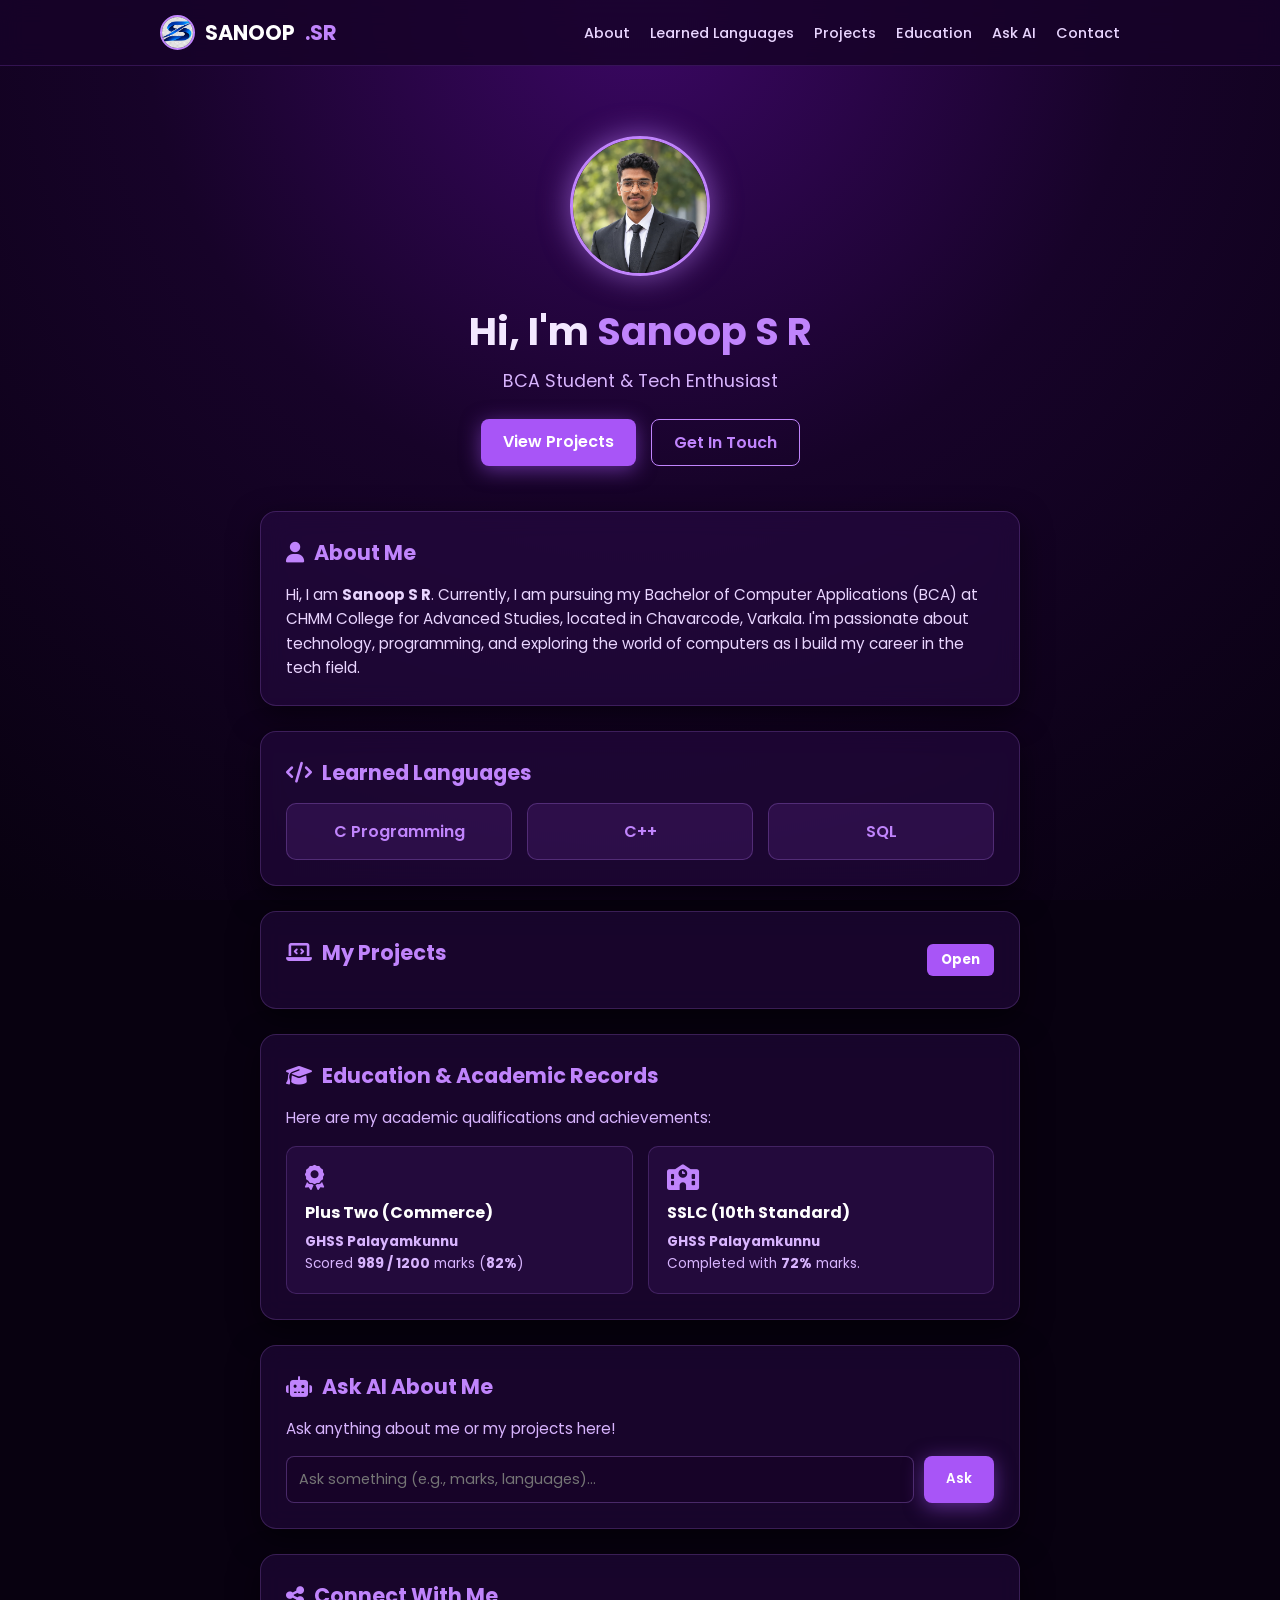
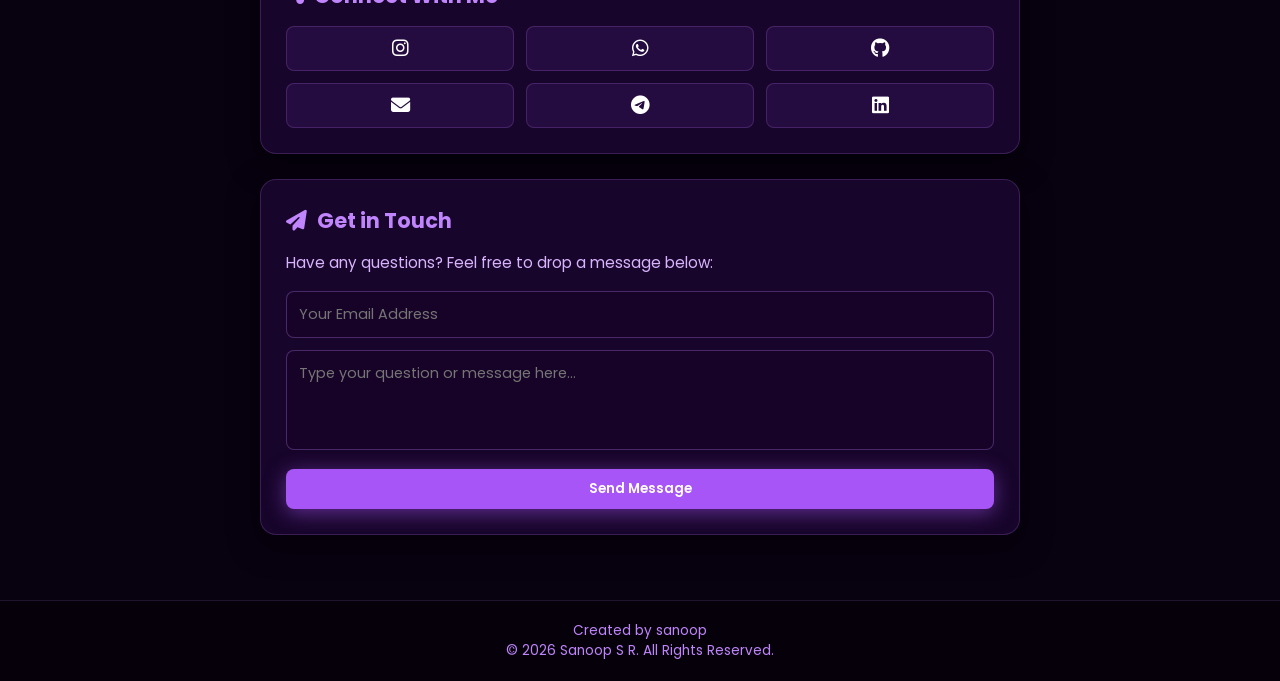
==== index.html @ 68410495 "Update index.html" ====
<!DOCTYPE html>
<html lang="en">
<head>
    <meta charset="UTF-8">
    <meta name="viewport" content="width=device-width, initial-scale=1.0">
    <title>Sanoop S R | Portfolio</title>
    <!-- Google Fonts -->
    <link href="https://fonts.googleapis.com/css2?family=Poppins:wght@300;400;600;700&display=swap" rel="stylesheet">
    <!-- FontAwesome Icons CDN -->
    <link rel="stylesheet" href="https://cdnjs.cloudflare.com/ajax/libs/font-awesome/6.4.0/css/all.min.css">
    <!-- CSS File Link -->
    <link rel="stylesheet" href="sanop.css">
</head>
<body>

    <!-- Sticky Navigation Menu -->
    <nav class="navbar">
        <div class="nav-container">
            <!-- Logo Image Added -->
            <a href="#home" class="logo">
                <img src="logo.png" alt="Logo" class="nav-logo-img">
                SANOOP<span>.SR</span>
            </a>
            
            <!-- Desktop & Mobile Navigation Links -->
            <ul class="nav-links" id="nav-links">
                <li><a href="#about" onclick="closeMenu()">About</a></li>
                <li><a href="#languages" onclick="closeMenu()">Learned Languages</a></li>
                <li><a href="#projects" onclick="closeMenu()">Projects</a></li>
                <li><a href="#education" onclick="closeMenu()">Education</a></li>
                <li><a href="#ai" onclick="closeMenu()">Ask AI</a></li>
                <li><a href="#contact" onclick="closeMenu()">Contact</a></li>
            </ul>

            <!-- Hamburger Menu Icon for Mobile -->
            <div class="menu-toggle" id="mobile-menu" onclick="toggleMenu()">
                <i class="fa-solid fa-bars"></i>
            </div>
        </div>
    </nav>

    <!-- Hero / Header Section -->
    <header id="home" class="hero">
        <div class="hero-content">
            <!-- Profile Picture -->
            <div class="profile-img-container">
                <img src="profile.jpg" alt="Sanoop S R" class="profile-img" onerror="this.src='https://via.placeholder.com/150/8b5cf6/ffffff?text=SANOOP'">
            </div>
            <h1>Hi, I'm <span class="highlight">Sanoop S R</span></h1>
            <p>BCA Student & Tech Enthusiast</p>
            <div class="hero-btns">
                <a href="#projects" class="btn primary-btn">View Projects</a>
                <a href="#contact" class="btn secondary-btn">Get In Touch</a>
            </div>
        </div>
    </header>

    <!-- Main Content Container -->
    <main class="container">

        <!-- About Me Section -->
        <section id="about" class="card scroll-fade">
            <h2><i class="fa-solid fa-user"></i> About Me</h2>
            <p>Hi, I am <b>Sanoop S R</b>. Currently, I am pursuing my Bachelor of Computer Applications (BCA) at CHMM College for Advanced Studies, located in Chavarcode, Varkala. I'm passionate about technology, programming, and exploring the world of computers as I build my career in the tech field.</p>
        </section>

        <!-- Learned Languages Section -->
        <section id="languages" class="card scroll-fade">
            <h2><i class="fa-solid fa-code"></i> Learned Languages</h2>
            <div class="skills-grid">
                <div class="skill-card">C Programming</div>
                <div class="skill-card">C++</div>
                <div class="skill-card">SQL</div>
            </div>
        </section>

        <!-- Project Section -->
        <section id="projects" class="card scroll-fade">
            <div class="card-header">
                <h2><i class="fa-solid fa-laptop-code"></i> My Projects</h2>
                <button id="project-btn" onclick="toggleProject()" class="btn-sm">Open</button>
            </div>

            <div id="project-details" class="toggle-content">
                <p><b>My Portfolio Website:</b> This is the personal portfolio website you are currently viewing, built using HTML, CSS, and JavaScript.</p>
                <a href="https://github.com/sanoopsr/portfolio" target="_blank" class="project-link">
                    <i class="fa-brands fa-github"></i> View Source Code on GitHub
                </a>
            </div>
        </section>

        <!-- Education & Academic Records Section -->
        <section id="education" class="card scroll-fade">
            <h2><i class="fa-solid fa-graduation-cap"></i> Education & Academic Records</h2>
            <p class="subtitle">Here are my academic qualifications and achievements:</p>

            <div class="achievements-grid">
                <!-- Plus Two Card -->
                <div class="cert-card">
                    <i class="fa-solid fa-award cert-icon"></i>
                    <h3>Plus Two (Commerce)</h3>
                    <p><b>GHSS Palayamkunnu</b><br>Scored <b>989 / 1200</b> marks (<b>82%</b>)</p>
                </div>

                <!-- 10th Card -->
                <div class="cert-card">
                    <i class="fa-solid fa-school cert-icon"></i>
                    <h3>SSLC (10th Standard)</h3>
                    <p><b>GHSS Palayamkunnu</b><br>Completed with <b>72%</b> marks.</p>
                </div>
            </div>
        </section>

        <!-- Ask AI / Assistant Section -->
        <section id="ai" class="card scroll-fade">
            <h2><i class="fa-solid fa-robot"></i> Ask AI About Me</h2>
            <p class="subtitle">Ask anything about me or my projects here!</p>

            <div class="input-group">
                <input type="text" id="ai-input" placeholder="Ask something (e.g., marks, languages)...">
                <button onclick="askSmartAI()" class="btn primary-btn">Ask</button>
            </div>

            <div id="ai-response" class="response-box"></div>
        </section>

        <!-- Follow Us / Contact Links Section -->
        <section class="card scroll-fade">
            <h2><i class="fa-solid fa-share-nodes"></i> Connect With Me</h2>
            <div class="social-grid">
                <a href="https://instagram.com/sanoopeeee" target="_blank" class="social-btn instagram"><i class="fa-brands fa-instagram"></i></a>
                <a href="https://wa.me/9744531539" target="_blank" class="social-btn whatsapp"><i class="fa-brands fa-whatsapp"></i></a>
                <a href="https://github.com/sanoopsr" target="_blank" class="social-btn github"><i class="fa-brands fa-github"></i></a>
                <a href="mailto:sanoopsr009@gmail.com" class="social-btn email"><i class="fa-solid fa-envelope"></i></a>
                <a href="https://t.me/+919744531539" target="_blank" class="social-btn telegram"><i class="fa-brands fa-telegram"></i></a>
                <a href="https://linkedin.com" target="_blank" class="social-btn linkedin"><i class="fa-brands fa-linkedin"></i></a>
            </div>
        </section>

        <!-- Get in Touch / Form Section -->
        <section id="contact" class="card scroll-fade">
            <h2><i class="fa-solid fa-paper-plane"></i> Get in Touch</h2>
            <p class="subtitle">Have any questions? Feel free to drop a message below:</p>

            <form id="contact-form" action="https://formspree.io/f/myeebrnd" method="POST">
                <div class="form-group">
                    <input type="email" name="email" placeholder="Your Email Address" autocomplete="email" required>
                </div>
                <div class="form-group">
                    <textarea name="message" id="msg-input" placeholder="Type your question or message here..." required></textarea>
                </div>
                <button type="submit" class="btn primary-btn full-width">Send Message</button>
            </form>

            <div id="form-status" class="status-msg"></div>
        </section>

    </main>

    <!-- Footer Section -->
    <footer> <p> <center>Created by sanoop</center> </p>
        <p>&copy; 2026 Sanoop S R. All Rights Reserved.</p>
    </footer>

    <!-- JavaScript Code -->
    <script>
        // Scroll Fade-in Animation Observer
        document.addEventListener("DOMContentLoaded", function() {
            const observerOptions = {
                root: null,
                rootMargin: '0px',
                threshold: 0.15
            };

            const observer = new IntersectionObserver((entries, observer) => {
                entries.forEach(entry => {
                    if (entry.isIntersecting) {
                        entry.target.classList.add('appear');
                    }
                });
            }, observerOptions);

            document.querySelectorAll('.scroll-fade').forEach(card => {
                observer.observe(card);
            });
        });

        // Mobile Menu Toggle Functions
        function toggleMenu() {
            var navLinks = document.getElementById("nav-links");
            navLinks.classList.toggle("active");
        }

        function closeMenu() {
            var navLinks = document.getElementById("nav-links");
            navLinks.classList.remove("active");
        }

        function toggleProject() {
            var details = document.getElementById("project-details");
            var btn = document.getElementById("project-btn");

            if (details.style.display === "none" || details.style.display === "") {
                details.style.display = "block";
                btn.innerText = "Close";
                btn.style.backgroundColor = "#ef4444"; 
            } else {
                details.style.display = "none";
                btn.innerText = "Open";
                btn.style.backgroundColor = "#a855f7"; 
            }
        }

        function askSmartAI() {
            const input = document.getElementById("ai-input").value.toLowerCase().trim();
            const responseDiv = document.getElementById("ai-response");

            if (!input) {
                alert("Please type something to ask!");
                return;
            }

            responseDiv.style.display = "block";
            responseDiv.innerText = "Thinking...";

            setTimeout(() => {
                let reply = "I am Sanoop S R's portfolio assistant. You can ask me about his education, marks, learned languages, or projects!";

                if (input.includes("about") || input.includes("who") || input.includes("sanoop")) {
                    reply = "Hi! Sanoop S R is pursuing BCA at CHMM College, Varkala. He completed his Plus Two in Commerce from GHSS Palayamkunnu with 82% (989/1200) and 10th with 72%.";
                } else if (input.includes("mark") || input.includes("plus two") || input.includes("commerce") || input.includes("12th")) {
                    reply = "Sanoop studied Commerce in Plus Two at GHSS Palayamkunnu and scored 989 marks out of 1200, which is 82%.";
                } else if (input.includes("10th") || input.includes("sslc") || input.includes("school")) {
                    reply = "Sanoop completed his 10th standard at GHSS Palayamkunnu with 72% marks.";
                } else if (input.includes("language") || input.includes("c programming") || input.includes("c++") || input.includes("sql")) {
                    reply = "Sanoop has learned C Programming, C++, and SQL.";
                } else if (input.includes("project") || input.includes("work")) {
                    reply = "Sanoop's portfolio project is now live! You can check it out under the 'My Projects' section.";
                } else if (input.includes("contact") || input.includes("email") || input.includes("reach")) {
                    reply = "You can reach Sanoop via email at sanoopsr009@gmail.com or use the contact form and social links below!";
                }

                responseDiv.innerText = reply;
            }, 600);
        }

        var form = document.getElementById("contact-form");
        async function handleSubmit(event) {
            event.preventDefault();
            var status = document.getElementById("form-status");
            var data = new FormData(event.target);

            fetch(event.target.action, {
                method: form.method,
                body: data,
                headers: { 'Accept': 'application/json' }
            }).then(response => {
                if (response.ok) {
                    status.style.display = "block";
                    status.style.color = "#4ade80";
                    status.innerText = "Message sent successfully!";
                    form.reset();
                    setTimeout(() => { status.style.display = "none"; }, 4000);
                } else {
                    status.style.display = "block";
                    status.style.color = "#f87171";
                    status.innerText = "Oops! There was a problem submitting your form";
                }
            }).catch(error => {
                status.style.display = "block";
                status.style.color = "#f87171";
                status.innerText = "Oops! There was a problem submitting your form";
            });
        }
        form.addEventListener("submit", handleSubmit);
    </script>
</body>
</html>
---- sanop.css ----
/* Core Styling & Rich Deep Violet Glowing Background */
* {
    margin: 0;
    padding: 0;
    box-sizing: border-box;
    font-family: 'Poppins', sans-serif;
    scroll-behavior: smooth;
}

html, body {
    background-color: #080110;
    background-image: radial-gradient(circle at 50% 0%, #3b0764 0%, #170329 45%, #080110 100%);
    color: #f3e8ff;
    min-height: 100vh;
    overflow-x: hidden;
    background-attachment: fixed;
}

/* Sticky Navbar with Glassmorphism */
.navbar {
    position: sticky;
    top: 0;
    background: rgba(23, 3, 41, 0.85);
    backdrop-filter: blur(12px);
    border-bottom: 1px solid rgba(168, 85, 247, 0.2);
    z-index: 1000;
}

.nav-container {
    max-width: 1000px;
    margin: 0 auto;
    padding: 15px 20px;
    display: flex;
    justify-content: space-between;
    align-items: center;
}

.logo {
    font-size: 1.3rem;
    font-weight: 700;
    color: #ffffff;
    text-decoration: none;
    display: flex;
    align-items: center;
    gap: 10px;
}

.nav-logo-img {
    width: 35px;
    height: 35px;
    border-radius: 50%;
    object-fit: cover;
    border: 2px solid #c084fc;
}

.logo span {
    color: #c084fc;
}

.nav-links {
    display: flex;
    list-style: none;
    gap: 20px;
}

.nav-links a {
    color: #e9d5ff;
    text-decoration: none;
    font-size: 0.9rem;
    font-weight: 500;
    transition: color 0.3s ease;
}

.nav-links a:hover {
    color: #c084fc;
}

/* Hamburger Menu Toggle Icon (Hidden on Desktop) */
.menu-toggle {
    display: none;
    font-size: 1.5rem;
    color: #c084fc;
    cursor: pointer;
}

/* Hero Section & Profile Image with Glow Animation */
.hero {
    padding: 70px 20px 45px;
    text-align: center;
    animation: fadeInDown 1s ease-in-out;
}

.profile-img-container {
    margin-bottom: 20px;
}

.profile-img {
    width: 140px;
    height: 140px;
    border-radius: 50%;
    object-fit: cover;
    border: 3px solid #c084fc;
    box-shadow: 0 0 30px rgba(192, 132, 252, 0.6);
    transition: transform 0.4s ease, box-shadow 0.4s ease;
}

.profile-img:hover {
    transform: scale(1.05);
    box-shadow: 0 0 45px rgba(192, 132, 252, 0.9);
}

.hero h1 {
    font-size: 2.4rem;
    margin-bottom: 8px;
}

.highlight {
    color: #c084fc;
}

.hero p {
    font-size: 1.1rem;
    color: #d8b4fe;
    margin-bottom: 25px;
}

.hero-btns {
    display: flex;
    justify-content: center;
    gap: 15px;
}

/* Main Container & Glassmorphic Cards */
.container {
    max-width: 800px;
    margin: 0 auto;
    padding: 0 20px 40px;
}

.card {
    background: rgba(45, 12, 79, 0.45);
    border: 1px solid rgba(192, 132, 252, 0.2);
    backdrop-filter: blur(12px);
    border-radius: 16px;
    padding: 25px;
    margin-bottom: 25px;
    box-shadow: 0 10px 30px rgba(0, 0, 0, 0.5);
    transition: transform 0.3s ease, box-shadow 0.3s ease, border-color 0.3s ease;
}

/* Scroll Fade-in Initial State */
.scroll-fade {
    opacity: 0;
    transform: translateY(30px);
    transition: opacity 0.8s ease-out, transform 0.8s ease-out;
}

/* Scroll Fade-in Active State when scrolled into view */
.scroll-fade.appear {
    opacity: 1;
    transform: translateY(0);
}

.card:hover {
    transform: translateY(-5px);
    border-color: rgba(192, 132, 252, 0.5);
    box-shadow: 0 15px 35px rgba(168, 85, 247, 0.25);
}

.card h2 {
    font-size: 1.3rem;
    color: #c084fc;
    margin-bottom: 15px;
    display: flex;
    align-items: center;
    gap: 10px;
}

.card p {
    color: #e9d5ff;
    line-height: 1.6;
    font-size: 0.95rem;
}

.subtitle {
    font-size: 0.85rem;
    color: #d8b4fe !important;
    margin-bottom: 15px;
}

/* Buttons with Smooth Hover Animation */
.btn {
    padding: 10px 22px;
    border-radius: 8px;
    font-weight: 600;
    text-decoration: none;
    cursor: pointer;
    border: none;
    transition: all 0.3s ease;
}

.primary-btn {
    background-color: #a855f7;
    color: #ffffff;
    box-shadow: 0 4px 20px rgba(168, 85, 247, 0.5);
}

.primary-btn:hover {
    background-color: #9333ea;
    transform: translateY(-3px);
    box-shadow: 0 6px 25px rgba(168, 85, 247, 0.8);
}

.secondary-btn {
    background: transparent;
    color: #c084fc;
    border: 1px solid #c084fc;
}

.secondary-btn:hover {
    background: rgba(168, 85, 247, 0.15);
    transform: translateY(-3px);
}

.btn-sm {
    background-color: #a855f7;
    color: #ffffff;
    border: none;
    padding: 6px 14px;
    border-radius: 6px;
    font-weight: bold;
    cursor: pointer;
    transition: background-color 0.3s ease;
}

.btn-sm:hover {
    background-color: #9333ea;
}

.full-width {
    width: 100%;
}

/* Learned Languages Grid Animation */
.skills-grid {
    display: grid;
    grid-template-columns: repeat(auto-fit, minmax(120px, 1fr));
    gap: 15px;
}

.skill-card {
    background: rgba(168, 85, 247, 0.12);
    border: 1px solid rgba(192, 132, 252, 0.25);
    padding: 15px;
    border-radius: 10px;
    text-align: center;
    font-weight: 600;
    color: #c084fc;
    transition: all 0.3s ease;
}

.skill-card:hover {
    background: rgba(168, 85, 247, 0.25);
    transform: translateY(-4px) scale(1.03);
    border-color: #c084fc;
    box-shadow: 0 5px 15px rgba(192, 132, 252, 0.3);
}

/* Toggle Project */
.card-header {
    display: flex;
    justify-content: space-between;
    align-items: center;
}

.toggle-content {
    display: none;
    margin-top: 15px;
    padding-top: 15px;
    border-top: 1px solid rgba(192, 132, 252, 0.2);
}

.project-link {
    display: inline-block;
    margin-top: 10px;
    color: #c084fc;
    text-decoration: none;
    font-weight: bold;
    transition: color 0.3s ease;
}

.project-link:hover {
    color: #e9d5ff;
    text-decoration: underline;
}

/* Education Cards Animation */
.achievements-grid {
    display: grid;
    grid-template-columns: repeat(auto-fit, minmax(220px, 1fr));
    gap: 15px;
    margin-top: 15px;
}

.cert-card {
    background: rgba(168, 85, 247, 0.08);
    border: 1px solid rgba(192, 132, 252, 0.2);
    padding: 18px;
    border-radius: 10px;
    transition: all 0.3s ease;
}

.cert-card:hover {
    transform: translateY(-4px);
    background: rgba(168, 85, 247, 0.15);
    border-color: rgba(192, 132, 252, 0.4);
    box-shadow: 0 8px 20px rgba(168, 85, 247, 0.2);
}

.cert-icon {
    color: #c084fc;
    font-size: 1.6rem;
    margin-bottom: 10px;
}

.cert-card h3 {
    font-size: 1rem;
    color: #ffffff;
    margin-bottom: 6px;
}

.cert-card p {
    font-size: 0.85rem;
    color: #d8b4fe;
}

/* Inputs & Form */
.input-group {
    display: flex;
    gap: 10px;
}

.input-group input, .form-group input, .form-group textarea {
    width: 100%;
    padding: 12px;
    background: rgba(23, 3, 41, 0.75);
    border: 1px solid rgba(192, 132, 252, 0.3);
    border-radius: 8px;
    color: #ffffff;
    font-size: 0.9rem;
    transition: all 0.3s ease;
}

.form-group {
    margin-bottom: 12px;
}

.form-group textarea {
    height: 100px;
    resize: none;
}

.input-group input:focus, .form-group input:focus, .form-group textarea:focus {
    outline: none;
    border-color: #c084fc;
    box-shadow: 0 0 15px rgba(192, 132, 252, 0.5);
}

.response-box {
    margin-top: 15px;
    padding: 12px;
    background: rgba(23, 3, 41, 0.9);
    border-radius: 8px;
    font-size: 0.9rem;
    color: #e9d5ff;
    display: none;
}

.status-msg {
    margin-top: 10px;
    font-weight: bold;
    text-align: center;
    display: none;
}

/* Social Icons Grid Animation */
.social-grid {
    display: grid;
    grid-template-columns: repeat(3, 1fr);
    gap: 12px;
}

.social-btn {
    display: flex;
    justify-content: center;
    align-items: center;
    padding: 12px;
    background: rgba(168, 85, 247, 0.1);
    border: 1px solid rgba(192, 132, 252, 0.2);
    border-radius: 8px;
    color: #ffffff;
    font-size: 1.2rem;
    text-decoration: none;
    transition: all 0.3s ease;
}

.social-btn:hover {
    background: #c084fc;
    color: #170329;
    transform: translateY(-4px) scale(1.05);
    box-shadow: 0 5px 15px rgba(192, 132, 252, 0.4);
}

/* Footer */
footer {
    text-align: center;
    padding: 20px;
    background: #05000a;
    border-top: 1px solid rgba(192, 132, 252, 0.15);
    color: #c084fc;
    font-size: 0.85rem;
}

/* Keyframe Animations */
@keyframes fadeInDown {
    from {
        opacity: 0;
        transform: translateY(-20px);
    }
    to {
        opacity: 1;
        transform: translateY(0);
    }
}

/* Responsive UI & Mobile Hamburger Drawer */
@media (max-width: 768px) {
    .menu-toggle {
        display: block;
    }
    
    .nav-links {
        position: absolute;
        top: 100%;
        left: 0;
        width: 100%;
        background: rgba(15, 3, 28, 0.95);
        backdrop-filter: blur(15px);
        flex-direction: column;
        align-items: center;
        gap: 20px;
        padding: 25px 0;
        border-bottom: 1px solid rgba(168, 85, 247, 0.3);
        transform: translateY(-150%);
        opacity: 0;
        transition: transform 0.4s ease, opacity 0.4s ease;
        pointer-events: none;
    }

    .nav-links.active {
        transform: translateY(0);
        opacity: 1;
        pointer-events: auto;
    }

    .hero h1 { font-size: 1.8rem; }
}
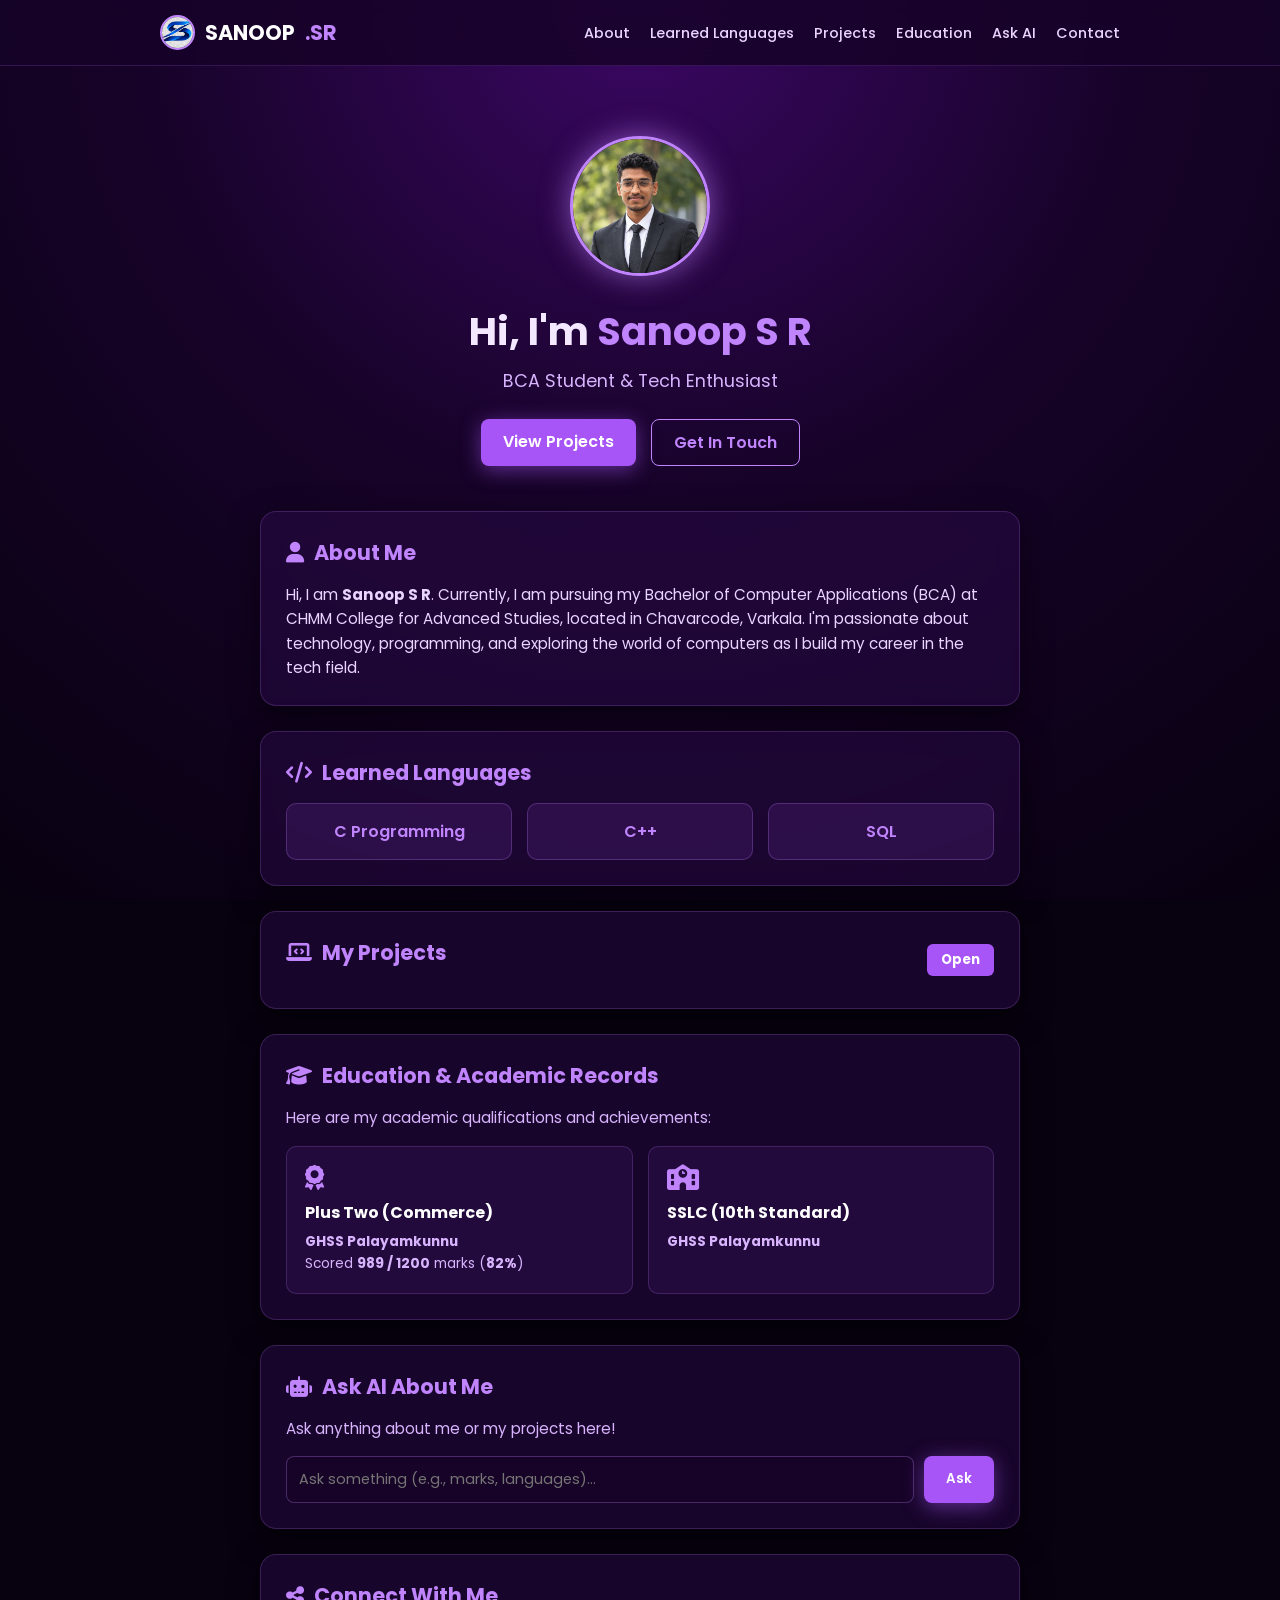
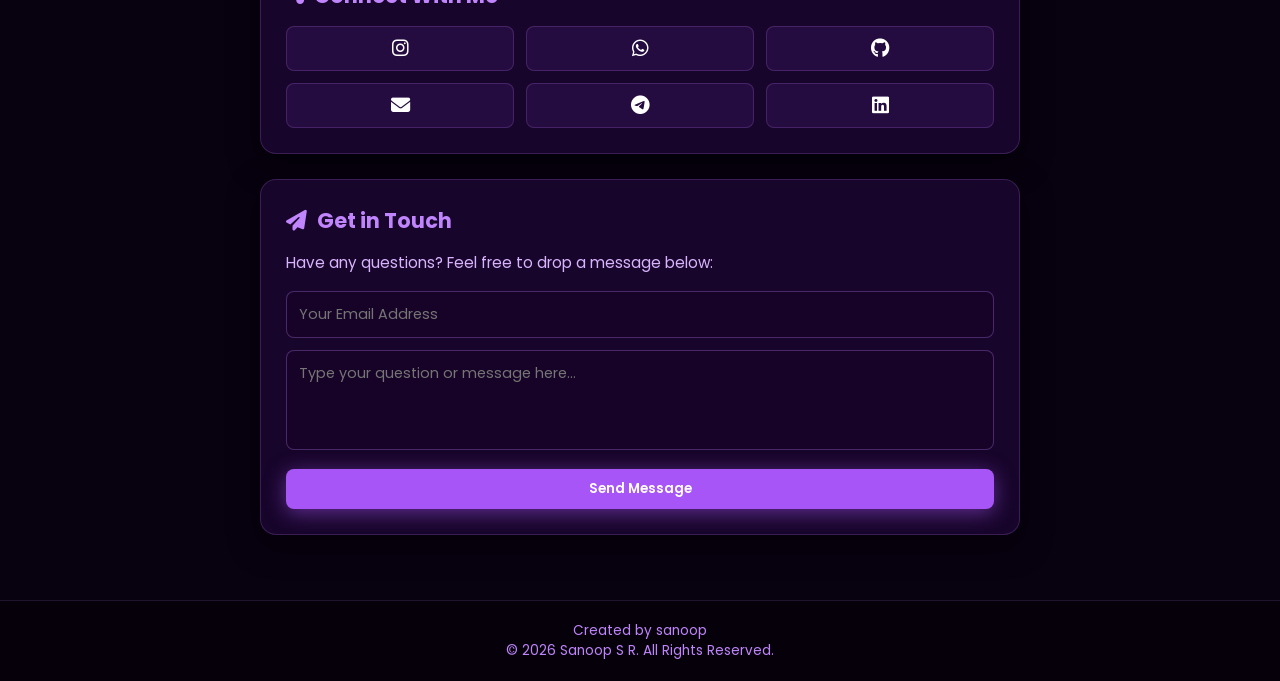
==== commit faded84a: "Update index.html" ====
--- a/index.html
+++ b/index.html
@@ -106,7 +106,7 @@
                 <div class="cert-card">
                     <i class="fa-solid fa-school cert-icon"></i>
                     <h3>SSLC (10th Standard)</h3>
-                    <p><b>GHSS Palayamkunnu</b><br>Completed with <b>72%</b> marks.</p>
+                    <p><b>GHSS Palayamkunnu</b></p>
                 </div>
             </div>
         </section>
@@ -227,11 +227,11 @@
                 let reply = "I am Sanoop S R's portfolio assistant. You can ask me about his education, marks, learned languages, or projects!";
 
                 if (input.includes("about") || input.includes("who") || input.includes("sanoop")) {
-                    reply = "Hi! Sanoop S R is pursuing BCA at CHMM College, Varkala. He completed his Plus Two in Commerce from GHSS Palayamkunnu with 82% (989/1200) and 10th with 72%.";
+                    reply = "Hi! Sanoop S R is pursuing BCA at CHMM College, Varkala. He completed his Plus Two in Commerce from GHSS Palayamkunnu with 82% (989/1200) and 10th" ;
                 } else if (input.includes("mark") || input.includes("plus two") || input.includes("commerce") || input.includes("12th")) {
                     reply = "Sanoop studied Commerce in Plus Two at GHSS Palayamkunnu and scored 989 marks out of 1200, which is 82%.";
                 } else if (input.includes("10th") || input.includes("sslc") || input.includes("school")) {
-                    reply = "Sanoop completed his 10th standard at GHSS Palayamkunnu with 72% marks.";
+                    reply = "Sanoop completed his 10th standard at GHSS Palayamkunnu";
                 } else if (input.includes("language") || input.includes("c programming") || input.includes("c++") || input.includes("sql")) {
                     reply = "Sanoop has learned C Programming, C++, and SQL.";
                 } else if (input.includes("project") || input.includes("work")) {
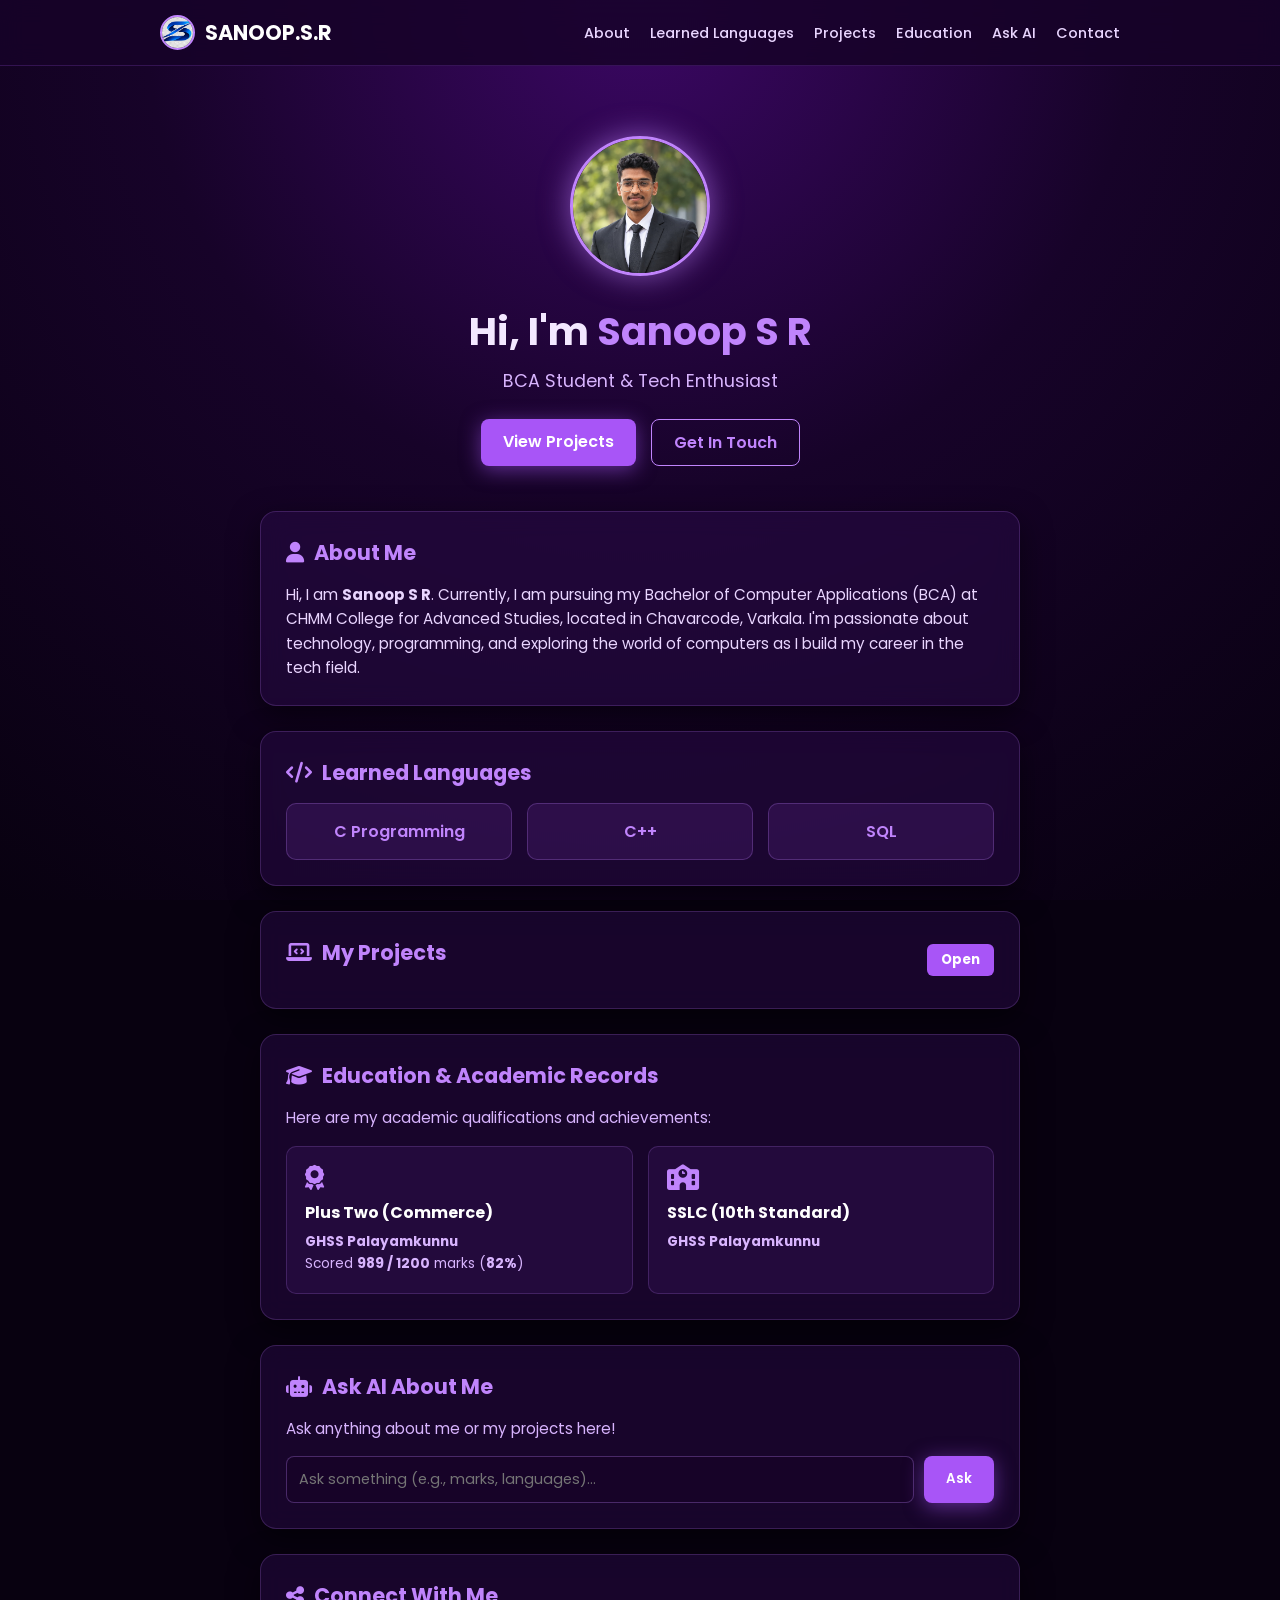
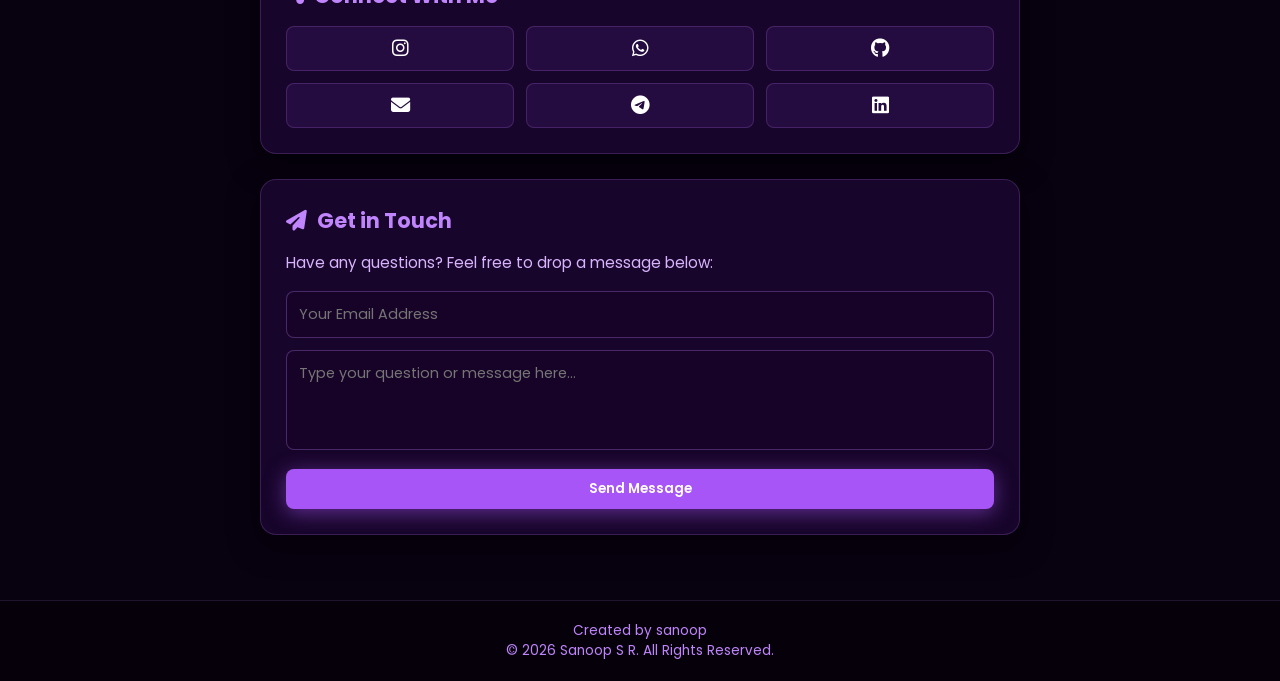
==== commit 59bb775c: "Update index.html" ====
--- a/index.html
+++ b/index.html
@@ -19,7 +19,7 @@
             <!-- Logo Image Added -->
             <a href="#home" class="logo">
                 <img src="logo.png" alt="Logo" class="nav-logo-img">
-                SANOOP<span>.SR</span>
+                SANOOP.S.R
             </a>
             
             <!-- Desktop & Mobile Navigation Links -->
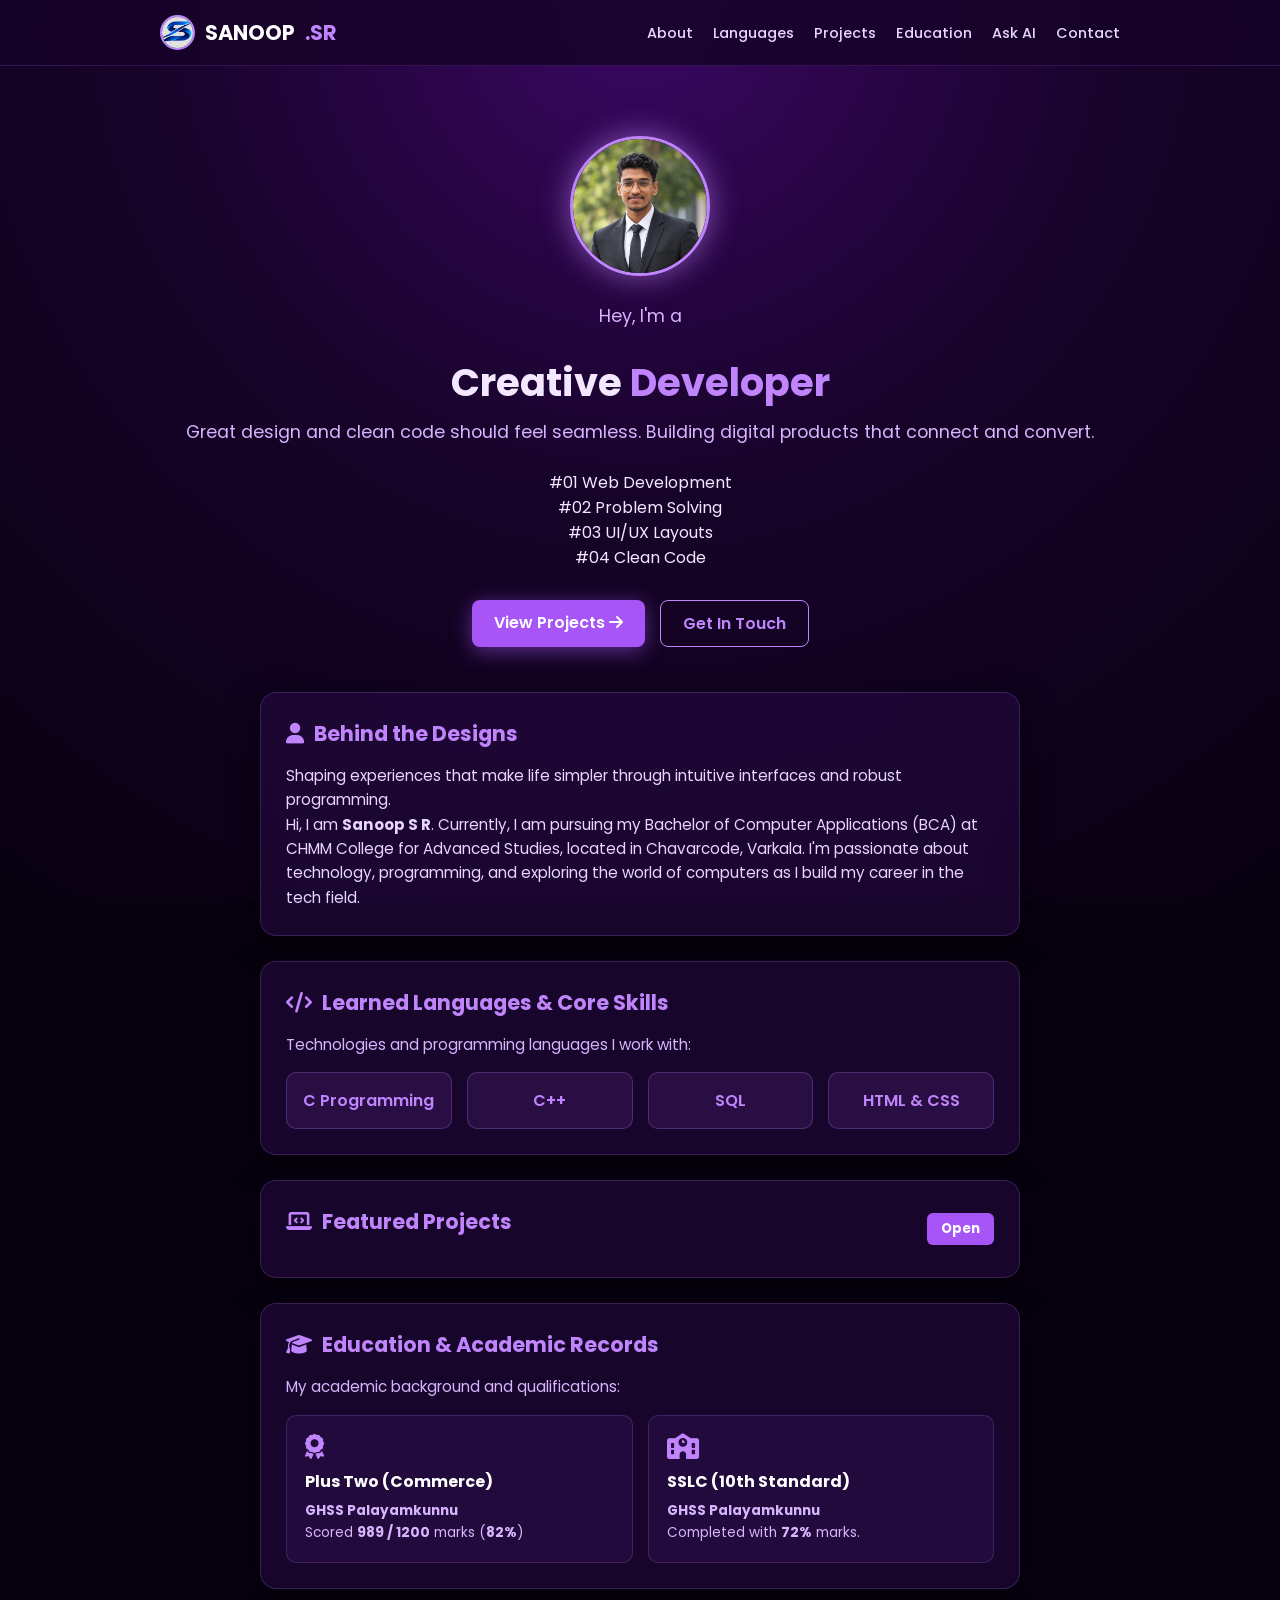
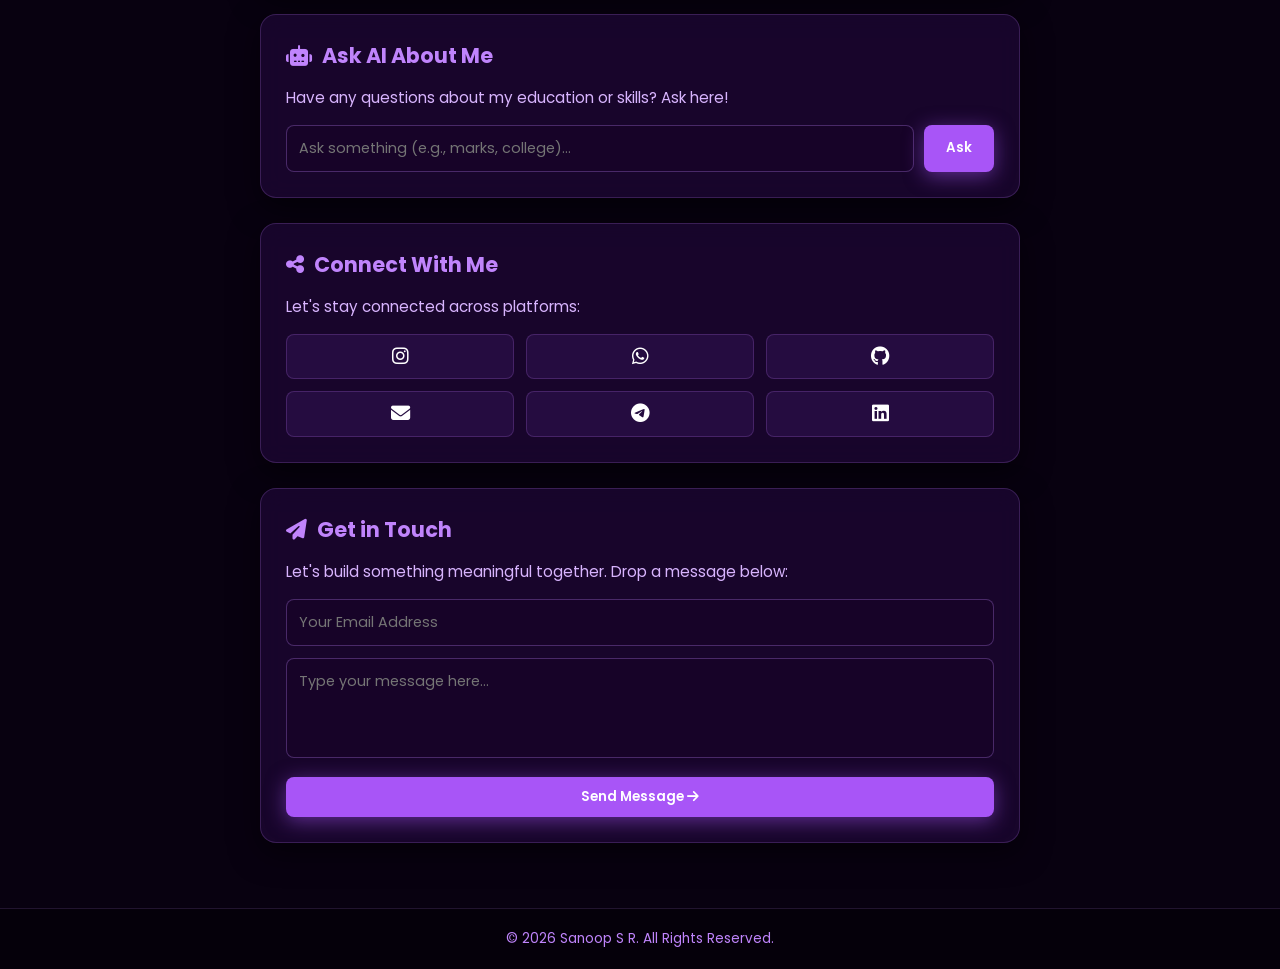
==== commit d357535a: "Update index.html" ====
--- a/index.html
+++ b/index.html
@@ -5,7 +5,7 @@
     <meta name="viewport" content="width=device-width, initial-scale=1.0">
     <title>Sanoop S R | Portfolio</title>
     <!-- Google Fonts -->
-    <link href="https://fonts.googleapis.com/css2?family=Poppins:wght@300;400;600;700&display=swap" rel="stylesheet">
+    <link href="https://fonts.googleapis.com/css2?family=Poppins:wght@300;400;600;700;800&display=swap" rel="stylesheet">
     <!-- FontAwesome Icons CDN -->
     <link rel="stylesheet" href="https://cdnjs.cloudflare.com/ajax/libs/font-awesome/6.4.0/css/all.min.css">
     <!-- CSS File Link -->
@@ -16,40 +16,57 @@
     <!-- Sticky Navigation Menu -->
     <nav class="navbar">
         <div class="nav-container">
-            <!-- Logo Image Added -->
             <a href="#home" class="logo">
                 <img src="logo.png" alt="Logo" class="nav-logo-img">
-                SANOOP.S.R
+                SANOOP<span>.SR</span>
             </a>
             
-            <!-- Desktop & Mobile Navigation Links -->
             <ul class="nav-links" id="nav-links">
                 <li><a href="#about" onclick="closeMenu()">About</a></li>
-                <li><a href="#languages" onclick="closeMenu()">Learned Languages</a></li>
+                <li><a href="#languages" onclick="closeMenu()">Languages</a></li>
                 <li><a href="#projects" onclick="closeMenu()">Projects</a></li>
                 <li><a href="#education" onclick="closeMenu()">Education</a></li>
                 <li><a href="#ai" onclick="closeMenu()">Ask AI</a></li>
                 <li><a href="#contact" onclick="closeMenu()">Contact</a></li>
             </ul>
 
-            <!-- Hamburger Menu Icon for Mobile -->
             <div class="menu-toggle" id="mobile-menu" onclick="toggleMenu()">
                 <i class="fa-solid fa-bars"></i>
             </div>
         </div>
     </nav>
 
-    <!-- Hero / Header Section -->
-    <header id="home" class="hero">
+    <!-- Hero / Header Section (Warm Orange Theme) -->
+    <header id="home" class="hero scroll-fade">
         <div class="hero-content">
-            <!-- Profile Picture -->
             <div class="profile-img-container">
-                <img src="profile.jpg" alt="Sanoop S R" class="profile-img" onerror="this.src='https://via.placeholder.com/150/8b5cf6/ffffff?text=SANOOP'">
-            </div>
-            <h1>Hi, I'm <span class="highlight">Sanoop S R</span></h1>
-            <p>BCA Student & Tech Enthusiast</p>
-            <div class="hero-btns">
-                <a href="#projects" class="btn primary-btn">View Projects</a>
+                <img src="profile.jpg" alt="Sanoop S R" class="profile-img" onerror="this.src='https://via.placeholder.com/150/ff5722/ffffff?text=SANOOP'">
+            </div>
+            <p class="hero-subtitle">Hey, I'm a</p>
+            <h1>Creative <span class="highlight">Developer</span></h1>
+            <p class="hero-desc">Great design and clean code should feel seamless. Building digital products that connect and convert.</p>
+            
+            <div class="hero-stats">
+                <div class="stat-item">
+                    <span class="stat-num">#01</span>
+                    <span class="stat-label">Web Development</span>
+                </div>
+                <div class="stat-item">
+                    <span class="stat-num">#02</span>
+                    <span class="stat-label">Problem Solving</span>
+                </div>
+                <div class="stat-item">
+                    <span class="stat-num">#03</span>
+                    <span class="stat-label">UI/UX Layouts</span>
+                </div>
+                <div class="stat-item">
+                    <span class="stat-num">#04</span>
+                    <span class="stat-label">Clean Code</span>
+                </div>
+            </div>
+
+            <div class="hero-btns" style="margin-top: 30px;">
+                <a href="#projects" class="btn primary-btn">View Projects <i class="fa-solid fa-arrow-right"></i></a>
                 <a href="#contact" class="btn secondary-btn">Get In Touch</a>
             </div>
         </div>
@@ -60,31 +77,34 @@
 
         <!-- About Me Section -->
         <section id="about" class="card scroll-fade">
-            <h2><i class="fa-solid fa-user"></i> About Me</h2>
+            <h2><i class="fa-solid fa-user"></i> Behind the Designs</h2>
+            <p class="section-lead">Shaping experiences that make life simpler through intuitive interfaces and robust programming.</p>
             <p>Hi, I am <b>Sanoop S R</b>. Currently, I am pursuing my Bachelor of Computer Applications (BCA) at CHMM College for Advanced Studies, located in Chavarcode, Varkala. I'm passionate about technology, programming, and exploring the world of computers as I build my career in the tech field.</p>
         </section>
 
         <!-- Learned Languages Section -->
         <section id="languages" class="card scroll-fade">
-            <h2><i class="fa-solid fa-code"></i> Learned Languages</h2>
+            <h2><i class="fa-solid fa-code"></i> Learned Languages & Core Skills</h2>
+            <p class="subtitle">Technologies and programming languages I work with:</p>
             <div class="skills-grid">
                 <div class="skill-card">C Programming</div>
                 <div class="skill-card">C++</div>
                 <div class="skill-card">SQL</div>
+                <div class="skill-card">HTML & CSS</div>
             </div>
         </section>
 
         <!-- Project Section -->
         <section id="projects" class="card scroll-fade">
             <div class="card-header">
-                <h2><i class="fa-solid fa-laptop-code"></i> My Projects</h2>
+                <h2><i class="fa-solid fa-laptop-code"></i> Featured Projects</h2>
                 <button id="project-btn" onclick="toggleProject()" class="btn-sm">Open</button>
             </div>
 
             <div id="project-details" class="toggle-content">
-                <p><b>My Portfolio Website:</b> This is the personal portfolio website you are currently viewing, built using HTML, CSS, and JavaScript.</p>
+                <p><b>My Portfolio Website:</b> This is the personal portfolio website you are currently viewing, built with a modern warm-orange aesthetic using HTML, CSS, and JavaScript.</p>
                 <a href="https://github.com/sanoopsr/portfolio" target="_blank" class="project-link">
-                    <i class="fa-brands fa-github"></i> View Source Code on GitHub
+                    <i class="fa-brands fa-github"></i> View Source Code on GitHub <i class="fa-solid fa-arrow-right"></i>
                 </a>
             </div>
         </section>
@@ -92,21 +112,19 @@
         <!-- Education & Academic Records Section -->
         <section id="education" class="card scroll-fade">
             <h2><i class="fa-solid fa-graduation-cap"></i> Education & Academic Records</h2>
-            <p class="subtitle">Here are my academic qualifications and achievements:</p>
+            <p class="subtitle">My academic background and qualifications:</p>
 
             <div class="achievements-grid">
-                <!-- Plus Two Card -->
                 <div class="cert-card">
                     <i class="fa-solid fa-award cert-icon"></i>
                     <h3>Plus Two (Commerce)</h3>
                     <p><b>GHSS Palayamkunnu</b><br>Scored <b>989 / 1200</b> marks (<b>82%</b>)</p>
                 </div>
 
-                <!-- 10th Card -->
                 <div class="cert-card">
                     <i class="fa-solid fa-school cert-icon"></i>
                     <h3>SSLC (10th Standard)</h3>
-                    <p><b>GHSS Palayamkunnu</b></p>
+                    <p><b>GHSS Palayamkunnu</b><br>Completed with <b>72%</b> marks.</p>
                 </div>
             </div>
         </section>
@@ -114,19 +132,20 @@
         <!-- Ask AI / Assistant Section -->
         <section id="ai" class="card scroll-fade">
             <h2><i class="fa-solid fa-robot"></i> Ask AI About Me</h2>
-            <p class="subtitle">Ask anything about me or my projects here!</p>
+            <p class="subtitle">Have any questions about my education or skills? Ask here!</p>
 
             <div class="input-group">
-                <input type="text" id="ai-input" placeholder="Ask something (e.g., marks, languages)...">
+                <input type="text" id="ai-input" placeholder="Ask something (e.g., marks, college)...">
                 <button onclick="askSmartAI()" class="btn primary-btn">Ask</button>
             </div>
 
             <div id="ai-response" class="response-box"></div>
         </section>
 
-        <!-- Follow Us / Contact Links Section -->
+        <!-- Connect With Me Section -->
         <section class="card scroll-fade">
             <h2><i class="fa-solid fa-share-nodes"></i> Connect With Me</h2>
+            <p class="subtitle">Let's stay connected across platforms:</p>
             <div class="social-grid">
                 <a href="https://instagram.com/sanoopeeee" target="_blank" class="social-btn instagram"><i class="fa-brands fa-instagram"></i></a>
                 <a href="https://wa.me/9744531539" target="_blank" class="social-btn whatsapp"><i class="fa-brands fa-whatsapp"></i></a>
@@ -140,16 +159,16 @@
         <!-- Get in Touch / Form Section -->
         <section id="contact" class="card scroll-fade">
             <h2><i class="fa-solid fa-paper-plane"></i> Get in Touch</h2>
-            <p class="subtitle">Have any questions? Feel free to drop a message below:</p>
+            <p class="subtitle">Let's build something meaningful together. Drop a message below:</p>
 
             <form id="contact-form" action="https://formspree.io/f/myeebrnd" method="POST">
                 <div class="form-group">
                     <input type="email" name="email" placeholder="Your Email Address" autocomplete="email" required>
                 </div>
                 <div class="form-group">
-                    <textarea name="message" id="msg-input" placeholder="Type your question or message here..." required></textarea>
-                </div>
-                <button type="submit" class="btn primary-btn full-width">Send Message</button>
+                    <textarea name="message" id="msg-input" placeholder="Type your message here..." required></textarea>
+                </div>
+                <button type="submit" class="btn primary-btn full-width">Send Message <i class="fa-solid fa-arrow-right"></i></button>
             </form>
 
             <div id="form-status" class="status-msg"></div>
@@ -158,13 +177,12 @@
     </main>
 
     <!-- Footer Section -->
-    <footer> <p> <center>Created by sanoop</center> </p>
+    <footer>
         <p>&copy; 2026 Sanoop S R. All Rights Reserved.</p>
     </footer>
 
     <!-- JavaScript Code -->
     <script>
-        // Scroll Fade-in Animation Observer
         document.addEventListener("DOMContentLoaded", function() {
             const observerOptions = {
                 root: null,
@@ -185,7 +203,6 @@
             });
         });
 
-        // Mobile Menu Toggle Functions
         function toggleMenu() {
             var navLinks = document.getElementById("nav-links");
             navLinks.classList.toggle("active");
@@ -207,7 +224,7 @@
             } else {
                 details.style.display = "none";
                 btn.innerText = "Open";
-                btn.style.backgroundColor = "#a855f7"; 
+                btn.style.backgroundColor = "#ff5722"; 
             }
         }
 
@@ -224,20 +241,20 @@
             responseDiv.innerText = "Thinking...";
 
             setTimeout(() => {
-                let reply = "I am Sanoop S R's portfolio assistant. You can ask me about his education, marks, learned languages, or projects!";
+                let reply = "I am Sanoop S R's portfolio assistant. You can ask me about his education, marks, languages, or projects!";
 
                 if (input.includes("about") || input.includes("who") || input.includes("sanoop")) {
-                    reply = "Hi! Sanoop S R is pursuing BCA at CHMM College, Varkala. He completed his Plus Two in Commerce from GHSS Palayamkunnu with 82% (989/1200) and 10th" ;
+                    reply = "Hi! Sanoop S R is pursuing BCA at CHMM College, Varkala. He completed his Plus Two in Commerce from GHSS Palayamkunnu with 82% (989/1200) and 10th with 72%.";
                 } else if (input.includes("mark") || input.includes("plus two") || input.includes("commerce") || input.includes("12th")) {
                     reply = "Sanoop studied Commerce in Plus Two at GHSS Palayamkunnu and scored 989 marks out of 1200, which is 82%.";
                 } else if (input.includes("10th") || input.includes("sslc") || input.includes("school")) {
-                    reply = "Sanoop completed his 10th standard at GHSS Palayamkunnu";
+                    reply = "Sanoop completed his 10th standard at GHSS Palayamkunnu with 72% marks.";
                 } else if (input.includes("language") || input.includes("c programming") || input.includes("c++") || input.includes("sql")) {
                     reply = "Sanoop has learned C Programming, C++, and SQL.";
                 } else if (input.includes("project") || input.includes("work")) {
-                    reply = "Sanoop's portfolio project is now live! You can check it out under the 'My Projects' section.";
+                    reply = "Sanoop's portfolio project is now live! You can check it out under the 'Featured Projects' section.";
                 } else if (input.includes("contact") || input.includes("email") || input.includes("reach")) {
-                    reply = "You can reach Sanoop via email at sanoopsr009@gmail.com or use the contact form and social links below!";
+                    reply = "You can reach Sanoop via email at sanoopsr009@gmail.com or use the contact form below!";
                 }
 
                 responseDiv.innerText = reply;
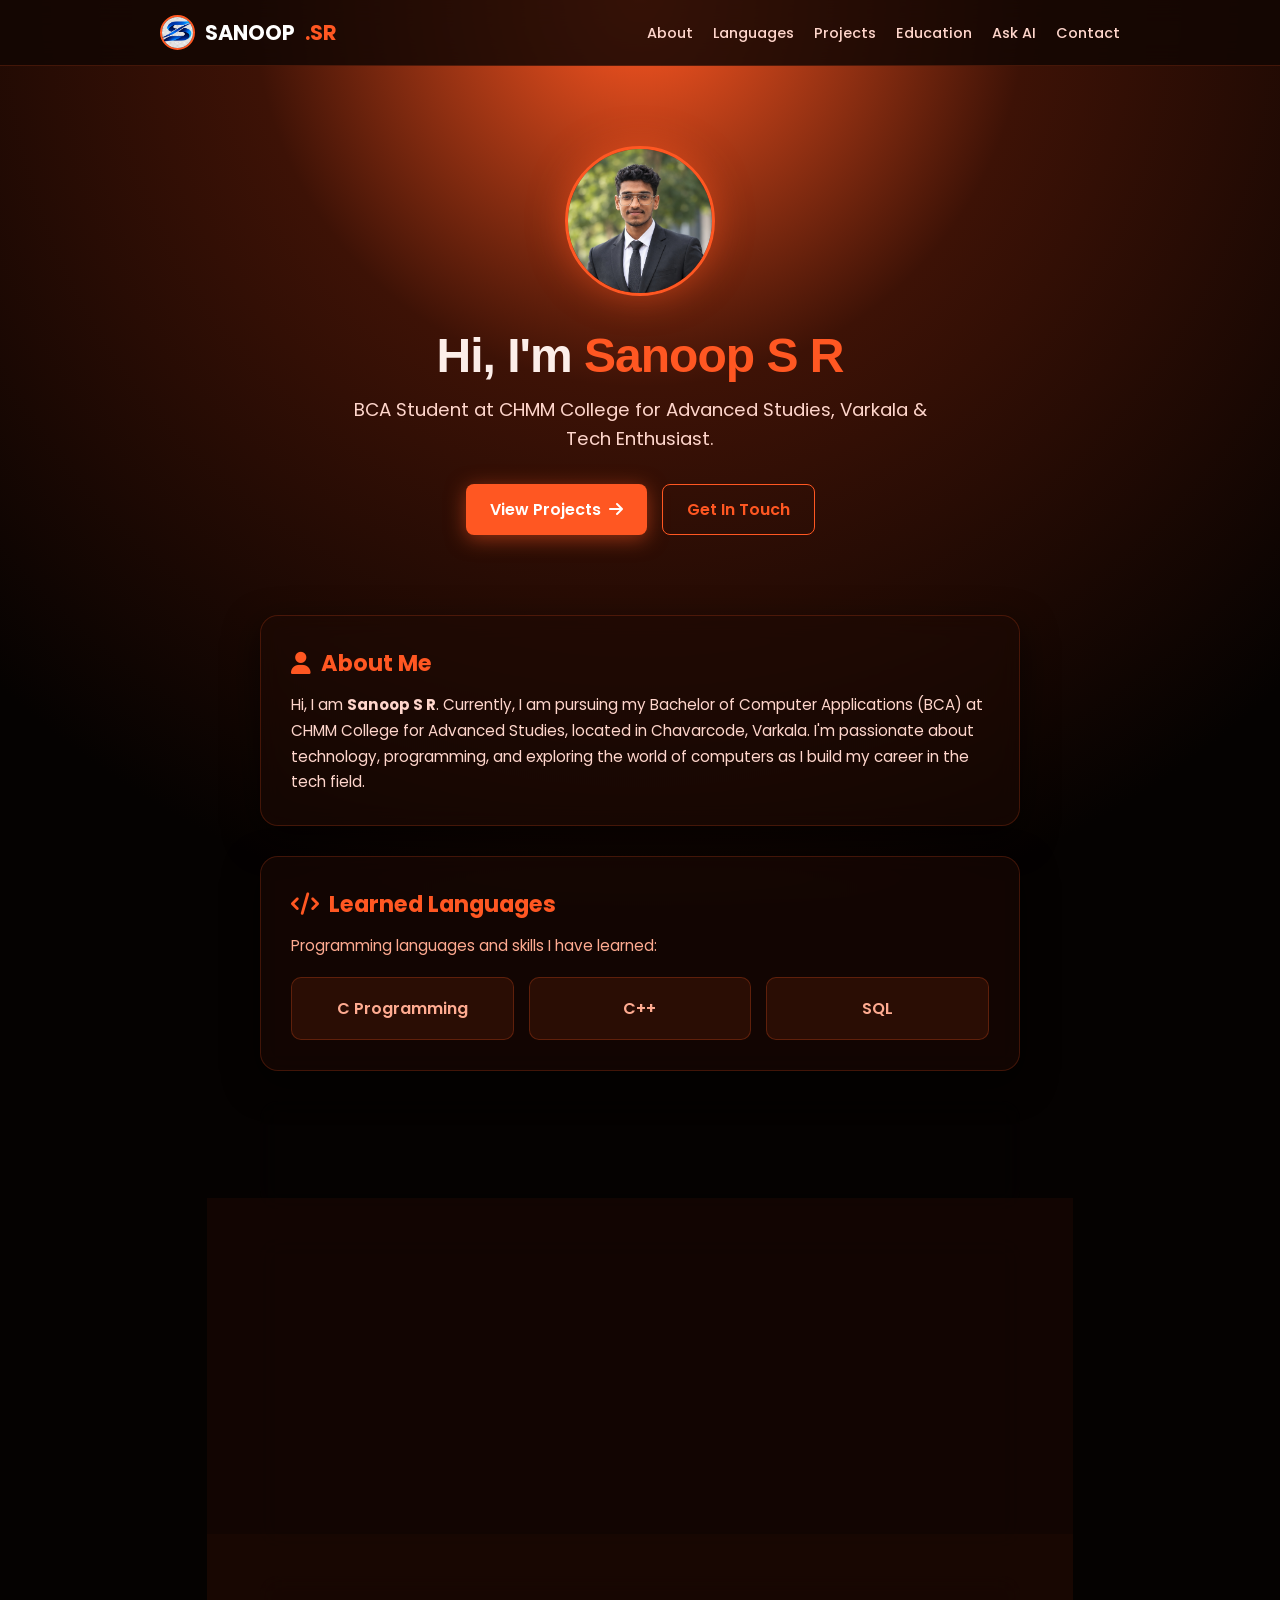
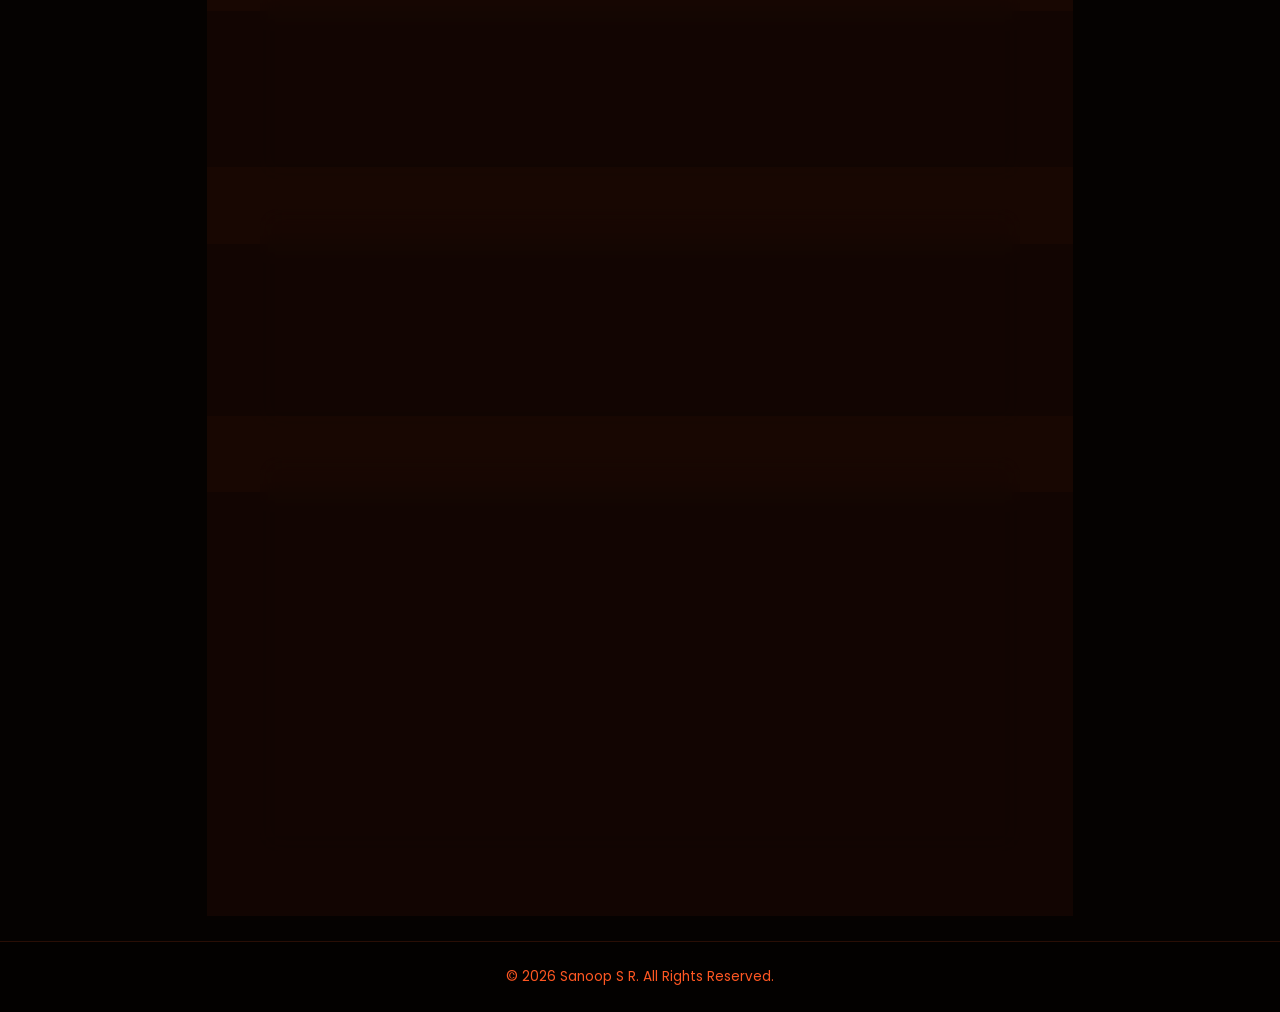
==== commit 0a13a6f0: "Update index.html" ====
--- a/index.html
+++ b/index.html
@@ -36,36 +36,16 @@
         </div>
     </nav>
 
-    <!-- Hero / Header Section (Warm Orange Theme) -->
+    <!-- Hero / Header Section -->
     <header id="home" class="hero scroll-fade">
         <div class="hero-content">
             <div class="profile-img-container">
                 <img src="profile.jpg" alt="Sanoop S R" class="profile-img" onerror="this.src='https://via.placeholder.com/150/ff5722/ffffff?text=SANOOP'">
             </div>
-            <p class="hero-subtitle">Hey, I'm a</p>
-            <h1>Creative <span class="highlight">Developer</span></h1>
-            <p class="hero-desc">Great design and clean code should feel seamless. Building digital products that connect and convert.</p>
+            <h1>Hi, I'm <span class="highlight">Sanoop S R</span></h1>
+            <p class="hero-desc">BCA Student at CHMM College for Advanced Studies, Varkala & Tech Enthusiast.</p>
             
-            <div class="hero-stats">
-                <div class="stat-item">
-                    <span class="stat-num">#01</span>
-                    <span class="stat-label">Web Development</span>
-                </div>
-                <div class="stat-item">
-                    <span class="stat-num">#02</span>
-                    <span class="stat-label">Problem Solving</span>
-                </div>
-                <div class="stat-item">
-                    <span class="stat-num">#03</span>
-                    <span class="stat-label">UI/UX Layouts</span>
-                </div>
-                <div class="stat-item">
-                    <span class="stat-num">#04</span>
-                    <span class="stat-label">Clean Code</span>
-                </div>
-            </div>
-
-            <div class="hero-btns" style="margin-top: 30px;">
+            <div class="hero-btns" style="margin-top: 25px;">
                 <a href="#projects" class="btn primary-btn">View Projects <i class="fa-solid fa-arrow-right"></i></a>
                 <a href="#contact" class="btn secondary-btn">Get In Touch</a>
             </div>
@@ -77,32 +57,30 @@
 
         <!-- About Me Section -->
         <section id="about" class="card scroll-fade">
-            <h2><i class="fa-solid fa-user"></i> Behind the Designs</h2>
-            <p class="section-lead">Shaping experiences that make life simpler through intuitive interfaces and robust programming.</p>
+            <h2><i class="fa-solid fa-user"></i> About Me</h2>
             <p>Hi, I am <b>Sanoop S R</b>. Currently, I am pursuing my Bachelor of Computer Applications (BCA) at CHMM College for Advanced Studies, located in Chavarcode, Varkala. I'm passionate about technology, programming, and exploring the world of computers as I build my career in the tech field.</p>
         </section>
 
         <!-- Learned Languages Section -->
         <section id="languages" class="card scroll-fade">
-            <h2><i class="fa-solid fa-code"></i> Learned Languages & Core Skills</h2>
-            <p class="subtitle">Technologies and programming languages I work with:</p>
+            <h2><i class="fa-solid fa-code"></i> Learned Languages</h2>
+            <p class="subtitle">Programming languages and skills I have learned:</p>
             <div class="skills-grid">
                 <div class="skill-card">C Programming</div>
                 <div class="skill-card">C++</div>
                 <div class="skill-card">SQL</div>
-                <div class="skill-card">HTML & CSS</div>
             </div>
         </section>
 
         <!-- Project Section -->
         <section id="projects" class="card scroll-fade">
             <div class="card-header">
-                <h2><i class="fa-solid fa-laptop-code"></i> Featured Projects</h2>
+                <h2><i class="fa-solid fa-laptop-code"></i> My Projects</h2>
                 <button id="project-btn" onclick="toggleProject()" class="btn-sm">Open</button>
             </div>
 
             <div id="project-details" class="toggle-content">
-                <p><b>My Portfolio Website:</b> This is the personal portfolio website you are currently viewing, built with a modern warm-orange aesthetic using HTML, CSS, and JavaScript.</p>
+                <p><b>My Portfolio Website:</b> This is the personal portfolio website you are currently viewing, built using HTML, CSS, and JavaScript.</p>
                 <a href="https://github.com/sanoopsr/portfolio" target="_blank" class="project-link">
                     <i class="fa-brands fa-github"></i> View Source Code on GitHub <i class="fa-solid fa-arrow-right"></i>
                 </a>
@@ -112,15 +90,17 @@
         <!-- Education & Academic Records Section -->
         <section id="education" class="card scroll-fade">
             <h2><i class="fa-solid fa-graduation-cap"></i> Education & Academic Records</h2>
-            <p class="subtitle">My academic background and qualifications:</p>
+            <p class="subtitle">Here are my academic qualifications and marks:</p>
 
             <div class="achievements-grid">
+                <!-- Plus Two Card -->
                 <div class="cert-card">
                     <i class="fa-solid fa-award cert-icon"></i>
                     <h3>Plus Two (Commerce)</h3>
                     <p><b>GHSS Palayamkunnu</b><br>Scored <b>989 / 1200</b> marks (<b>82%</b>)</p>
                 </div>
 
+                <!-- 10th Card -->
                 <div class="cert-card">
                     <i class="fa-solid fa-school cert-icon"></i>
                     <h3>SSLC (10th Standard)</h3>
@@ -132,10 +112,10 @@
         <!-- Ask AI / Assistant Section -->
         <section id="ai" class="card scroll-fade">
             <h2><i class="fa-solid fa-robot"></i> Ask AI About Me</h2>
-            <p class="subtitle">Have any questions about my education or skills? Ask here!</p>
+            <p class="subtitle">Ask anything about me or my projects here!</p>
 
             <div class="input-group">
-                <input type="text" id="ai-input" placeholder="Ask something (e.g., marks, college)...">
+                <input type="text" id="ai-input" placeholder="Ask something (e.g., marks, languages)...">
                 <button onclick="askSmartAI()" class="btn primary-btn">Ask</button>
             </div>
 
@@ -145,7 +125,6 @@
         <!-- Connect With Me Section -->
         <section class="card scroll-fade">
             <h2><i class="fa-solid fa-share-nodes"></i> Connect With Me</h2>
-            <p class="subtitle">Let's stay connected across platforms:</p>
             <div class="social-grid">
                 <a href="https://instagram.com/sanoopeeee" target="_blank" class="social-btn instagram"><i class="fa-brands fa-instagram"></i></a>
                 <a href="https://wa.me/9744531539" target="_blank" class="social-btn whatsapp"><i class="fa-brands fa-whatsapp"></i></a>
@@ -159,7 +138,7 @@
         <!-- Get in Touch / Form Section -->
         <section id="contact" class="card scroll-fade">
             <h2><i class="fa-solid fa-paper-plane"></i> Get in Touch</h2>
-            <p class="subtitle">Let's build something meaningful together. Drop a message below:</p>
+            <p class="subtitle">Have any questions? Feel free to drop a message below:</p>
 
             <form id="contact-form" action="https://formspree.io/f/myeebrnd" method="POST">
                 <div class="form-group">
@@ -252,7 +231,7 @@
                 } else if (input.includes("language") || input.includes("c programming") || input.includes("c++") || input.includes("sql")) {
                     reply = "Sanoop has learned C Programming, C++, and SQL.";
                 } else if (input.includes("project") || input.includes("work")) {
-                    reply = "Sanoop's portfolio project is now live! You can check it out under the 'Featured Projects' section.";
+                    reply = "Sanoop's portfolio project is now live! You can check it out under the 'My Projects' section.";
                 } else if (input.includes("contact") || input.includes("email") || input.includes("reach")) {
                     reply = "You can reach Sanoop via email at sanoopsr009@gmail.com or use the contact form below!";
                 }
--- a/sanop.css
+++ b/sanop.css
@@ -1,4 +1,4 @@
-/* Core Styling & Rich Deep Violet Glowing Background */
+/* Core Styling & Warm Orange/Amber Gradient Theme */
 * {
     margin: 0;
     padding: 0;
@@ -8,9 +8,9 @@
 }
 
 html, body {
-    background-color: #080110;
-    background-image: radial-gradient(circle at 50% 0%, #3b0764 0%, #170329 45%, #080110 100%);
-    color: #f3e8ff;
+    background-color: #050201;
+    background-image: radial-gradient(circle at 50% 0%, #ff5722 0%, #3d1206 35%, #050201 85%);
+    color: #fceee9;
     min-height: 100vh;
     overflow-x: hidden;
     background-attachment: fixed;
@@ -20,9 +20,9 @@
 .navbar {
     position: sticky;
     top: 0;
-    background: rgba(23, 3, 41, 0.85);
+    background: rgba(18, 6, 3, 0.85);
     backdrop-filter: blur(12px);
-    border-bottom: 1px solid rgba(168, 85, 247, 0.2);
+    border-bottom: 1px solid rgba(255, 87, 34, 0.2);
     z-index: 1000;
 }
 
@@ -50,11 +50,11 @@
     height: 35px;
     border-radius: 50%;
     object-fit: cover;
-    border: 2px solid #c084fc;
+    border: 2px solid #ff5722;
 }
 
 .logo span {
-    color: #c084fc;
+    color: #ff5722;
 }
 
 .nav-links {
@@ -64,7 +64,7 @@
 }
 
 .nav-links a {
-    color: #e9d5ff;
+    color: #ffd6cc;
     text-decoration: none;
     font-size: 0.9rem;
     font-weight: 500;
@@ -72,56 +72,98 @@
 }
 
 .nav-links a:hover {
-    color: #c084fc;
-}
-
-/* Hamburger Menu Toggle Icon (Hidden on Desktop) */
+    color: #ff5722;
+}
+
 .menu-toggle {
     display: none;
     font-size: 1.5rem;
-    color: #c084fc;
+    color: #ff5722;
     cursor: pointer;
 }
 
-/* Hero Section & Profile Image with Glow Animation */
+/* Hero Section */
 .hero {
-    padding: 70px 20px 45px;
+    padding: 80px 20px 60px;
     text-align: center;
-    animation: fadeInDown 1s ease-in-out;
+}
+
+.hero-subtitle {
+    font-size: 1.1rem;
+    color: #ffab91;
+    margin-bottom: 8px;
+    font-weight: 500;
 }
 
 .profile-img-container {
-    margin-bottom: 20px;
+    margin-bottom: 25px;
 }
 
 .profile-img {
-    width: 140px;
-    height: 140px;
+    width: 150px;
+    height: 150px;
     border-radius: 50%;
     object-fit: cover;
-    border: 3px solid #c084fc;
-    box-shadow: 0 0 30px rgba(192, 132, 252, 0.6);
+    border: 3px solid #ff5722;
+    box-shadow: 0 0 35px rgba(255, 87, 34, 0.5);
     transition: transform 0.4s ease, box-shadow 0.4s ease;
 }
 
 .profile-img:hover {
     transform: scale(1.05);
-    box-shadow: 0 0 45px rgba(192, 132, 252, 0.9);
+    box-shadow: 0 0 50px rgba(255, 87, 34, 0.8);
 }
 
 .hero h1 {
-    font-size: 2.4rem;
-    margin-bottom: 8px;
+    font-size: 3rem;
+    font-weight: 800;
+    margin-bottom: 12px;
+    letter-spacing: -1px;
 }
 
 .highlight {
-    color: #c084fc;
-}
-
-.hero p {
+    color: #ff5722;
+}
+
+.hero-desc {
+    font-size: 1.15rem;
+    color: #ffd6cc;
+    max-width: 600px;
+    margin: 0 auto 30px;
+    line-height: 1.6;
+}
+
+/* Hero Stats Grid (#01, #02 etc.) */
+.hero-stats {
+    display: grid;
+    grid-template-columns: repeat(auto-fit, minmax(180px, 1fr));
+    gap: 15px;
+    max-width: 800px;
+    margin: 40px auto 0;
+    padding: 0 20px;
+}
+
+.stat-item {
+    background: rgba(255, 87, 34, 0.08);
+    border: 1px solid rgba(255, 87, 34, 0.2);
+    padding: 15px;
+    border-radius: 12px;
+    text-align: left;
+    backdrop-filter: blur(8px);
+}
+
+.stat-num {
+    display: block;
     font-size: 1.1rem;
-    color: #d8b4fe;
-    margin-bottom: 25px;
+    font-weight: 700;
+    color: #ff5722;
+    margin-bottom: 5px;
+}
+
+.stat-label {
+    font-size: 0.9rem;
+    color: #fceee9;
+    font-weight: 500;
 }
 
 .hero-btns {
@@ -130,32 +172,31 @@
     gap: 15px;
 }
 
-/* Main Container & Glassmorphic Cards */
+/* Main Container & Lengthy Cards */
 .container {
     max-width: 800px;
     margin: 0 auto;
-    padding: 0 20px 40px;
+    padding: 20px 20px 60px;
 }
 
 .card {
-    background: rgba(45, 12, 79, 0.45);
-    border: 1px solid rgba(192, 132, 252, 0.2);
+    background: rgba(30, 10, 5, 0.55);
+    border: 1px solid rgba(255, 87, 34, 0.2);
     backdrop-filter: blur(12px);
-    border-radius: 16px;
-    padding: 25px;
-    margin-bottom: 25px;
-    box-shadow: 0 10px 30px rgba(0, 0, 0, 0.5);
+    border-radius: 18px;
+    padding: 30px;
+    margin-bottom: 30px;
+    box-shadow: 0 12px 35px rgba(0, 0, 0, 0.6);
     transition: transform 0.3s ease, box-shadow 0.3s ease, border-color 0.3s ease;
 }
 
-/* Scroll Fade-in Initial State */
+/* Scroll Fade-in Animation */
 .scroll-fade {
     opacity: 0;
-    transform: translateY(30px);
-    transition: opacity 0.8s ease-out, transform 0.8s ease-out;
-}
-
-/* Scroll Fade-in Active State when scrolled into view */
+    transform: translateY(40px);
+    transition: opacity 0.8s cubic-bezier(0.16, 1, 0.3, 1), transform 0.8s cubic-bezier(0.16, 1, 0.3, 1);
+}
+
 .scroll-fade.appear {
     opacity: 1;
     transform: translateY(0);
@@ -163,67 +204,77 @@
 
 .card:hover {
     transform: translateY(-5px);
-    border-color: rgba(192, 132, 252, 0.5);
-    box-shadow: 0 15px 35px rgba(168, 85, 247, 0.25);
+    border-color: rgba(255, 87, 34, 0.5);
+    box-shadow: 0 15px 40px rgba(255, 87, 34, 0.2);
 }
 
 .card h2 {
-    font-size: 1.3rem;
-    color: #c084fc;
-    margin-bottom: 15px;
+    font-size: 1.4rem;
+    color: #ff5722;
+    margin-bottom: 12px;
     display: flex;
     align-items: center;
     gap: 10px;
 }
 
+.section-lead {
+    font-size: 1.05rem;
+    font-weight: 600;
+    color: #ffffff;
+    margin-bottom: 12px;
+}
+
 .card p {
-    color: #e9d5ff;
-    line-height: 1.6;
+    color: #ffd6cc;
+    line-height: 1.7;
     font-size: 0.95rem;
 }
 
 .subtitle {
     font-size: 0.85rem;
-    color: #d8b4fe !important;
-    margin-bottom: 15px;
-}
-
-/* Buttons with Smooth Hover Animation */
+    color: #ffab91 !important;
+    margin-bottom: 18px;
+}
+
+/* Buttons */
 .btn {
-    padding: 10px 22px;
+    padding: 12px 24px;
     border-radius: 8px;
     font-weight: 600;
     text-decoration: none;
     cursor: pointer;
     border: none;
     transition: all 0.3s ease;
+    display: inline-flex;
+    align-items: center;
+    gap: 8px;
 }
 
 .primary-btn {
-    background-color: #a855f7;
-    color: #ffffff;
-    box-shadow: 0 4px 20px rgba(168, 85, 247, 0.5);
+    background-color: #ff5722;
+    color: #ffffff;
+    box-shadow: 0 4px 20px rgba(255, 87, 34, 0.5);
 }
 
 .primary-btn:hover {
-    background-color: #9333ea;
+    background-color: #f4511e;
     transform: translateY(-3px);
-    box-shadow: 0 6px 25px rgba(168, 85, 247, 0.8);
+    box-shadow: 0 6px 25px rgba(255, 87, 34, 0.8);
 }
 
 .secondary-btn {
     background: transparent;
-    color: #c084fc;
-    border: 1px solid #c084fc;
+    color: #ff5722;
+    border: 1px solid #ff5722;
 }
 
 .secondary-btn:hover {
-    background: rgba(168, 85, 247, 0.15);
+    background: rgba(255, 87, 34, 0.15);
     transform: translateY(-3px);
 }
 
 .btn-sm {
-    background-color: #a855f7;
+    background-color: #ff5722;
     color: #ffffff;
     border: none;
     padding: 6px 14px;
@@ -234,36 +285,37 @@
 }
 
 .btn-sm:hover {
-    background-color: #9333ea;
+    background-color: #f4511e;
 }
 
 .full-width {
     width: 100%;
-}
-
-/* Learned Languages Grid Animation */
+    justify-content: center;
+}
+
+/* Learned Languages Grid */
 .skills-grid {
     display: grid;
-    grid-template-columns: repeat(auto-fit, minmax(120px, 1fr));
+    grid-template-columns: repeat(auto-fit, minmax(130px, 1fr));
     gap: 15px;
 }
 
 .skill-card {
-    background: rgba(168, 85, 247, 0.12);
-    border: 1px solid rgba(192, 132, 252, 0.25);
-    padding: 15px;
+    background: rgba(255, 87, 34, 0.1);
+    border: 1px solid rgba(255, 87, 34, 0.25);
+    padding: 18px;
     border-radius: 10px;
     text-align: center;
     font-weight: 600;
-    color: #c084fc;
+    color: #ffab91;
     transition: all 0.3s ease;
 }
 
 .skill-card:hover {
-    background: rgba(168, 85, 247, 0.25);
+    background: rgba(255, 87, 34, 0.25);
     transform: translateY(-4px) scale(1.03);
-    border-color: #c084fc;
-    box-shadow: 0 5px 15px rgba(192, 132, 252, 0.3);
+    border-color: #ff5722;
+    box-shadow: 0 5px 15px rgba(255, 87, 34, 0.3);
 }
 
 /* Toggle Project */
@@ -277,48 +329,49 @@
     display: none;
     margin-top: 15px;
     padding-top: 15px;
-    border-top: 1px solid rgba(192, 132, 252, 0.2);
+    border-top: 1px solid rgba(255, 87, 34, 0.2);
 }
 
 .project-link {
-    display: inline-block;
-    margin-top: 10px;
-    color: #c084fc;
+    display: inline-flex;
+    align-items: center;
+    gap: 6px;
+    margin-top: 12px;
+    color: #ff5722;
     text-decoration: none;
     font-weight: bold;
     transition: color 0.3s ease;
 }
 
 .project-link:hover {
-    color: #e9d5ff;
-    text-decoration: underline;
-}
-
-/* Education Cards Animation */
+    color: #ffd6cc;
+}
+
+/* Education Cards */
 .achievements-grid {
     display: grid;
-    grid-template-columns: repeat(auto-fit, minmax(220px, 1fr));
+    grid-template-columns: repeat(auto-fit, minmax(240px, 1fr));
     gap: 15px;
     margin-top: 15px;
 }
 
 .cert-card {
-    background: rgba(168, 85, 247, 0.08);
-    border: 1px solid rgba(192, 132, 252, 0.2);
-    padding: 18px;
-    border-radius: 10px;
+    background: rgba(255, 87, 34, 0.08);
+    border: 1px solid rgba(255, 87, 34, 0.2);
+    padding: 20px;
+    border-radius: 12px;
     transition: all 0.3s ease;
 }
 
 .cert-card:hover {
     transform: translateY(-4px);
-    background: rgba(168, 85, 247, 0.15);
-    border-color: rgba(192, 132, 252, 0.4);
-    box-shadow: 0 8px 20px rgba(168, 85, 247, 0.2);
+    background: rgba(255, 87, 34, 0.15);
+    border-color: rgba(255, 87, 34, 0.4);
+    box-shadow: 0 8px 20px rgba(255, 87, 34, 0.2);
 }
 
 .cert-icon {
-    color: #c084fc;
+    color: #ff5722;
     font-size: 1.6rem;
     margin-bottom: 10px;
 }
@@ -331,7 +384,7 @@
 
 .cert-card p {
     font-size: 0.85rem;
-    color: #d8b4fe;
+    color: #ffd6cc;
 }
 
 /* Inputs & Form */
@@ -342,9 +395,9 @@
 
 .input-group input, .form-group input, .form-group textarea {
     width: 100%;
-    padding: 12px;
-    background: rgba(23, 3, 41, 0.75);
-    border: 1px solid rgba(192, 132, 252, 0.3);
+    padding: 14px;
+    background: rgba(18, 6, 3, 0.8);
+    border: 1px solid rgba(255, 87, 34, 0.3);
     border-radius: 8px;
     color: #ffffff;
     font-size: 0.9rem;
@@ -352,27 +405,27 @@
 }
 
 .form-group {
-    margin-bottom: 12px;
+    margin-bottom: 15px;
 }
 
 .form-group textarea {
-    height: 100px;
+    height: 110px;
     resize: none;
 }
 
 .input-group input:focus, .form-group input:focus, .form-group textarea:focus {
     outline: none;
-    border-color: #c084fc;
-    box-shadow: 0 0 15px rgba(192, 132, 252, 0.5);
+    border-color: #ff5722;
+    box-shadow: 0 0 15px rgba(255, 87, 34, 0.4);
 }
 
 .response-box {
     margin-top: 15px;
-    padding: 12px;
-    background: rgba(23, 3, 41, 0.9);
+    padding: 14px;
+    background: rgba(18, 6, 3, 0.95);
     border-radius: 8px;
     font-size: 0.9rem;
-    color: #e9d5ff;
+    color: #ffd6cc;
     display: none;
 }
 
@@ -383,7 +436,7 @@
     display: none;
 }
 
-/* Social Icons Grid Animation */
+/* Social Grid */
 .social-grid {
     display: grid;
     grid-template-columns: repeat(3, 1fr);
@@ -394,9 +447,9 @@
     display: flex;
     justify-content: center;
     align-items: center;
-    padding: 12px;
-    background: rgba(168, 85, 247, 0.1);
-    border: 1px solid rgba(192, 132, 252, 0.2);
+    padding: 14px;
+    background: rgba(255, 87, 34, 0.1);
+    border: 1px solid rgba(255, 87, 34, 0.2);
     border-radius: 8px;
     color: #ffffff;
     font-size: 1.2rem;
@@ -405,32 +458,20 @@
 }
 
 .social-btn:hover {
-    background: #c084fc;
-    color: #170329;
+    background: #ff5722;
+    color: #120603;
     transform: translateY(-4px) scale(1.05);
-    box-shadow: 0 5px 15px rgba(192, 132, 252, 0.4);
+    box-shadow: 0 5px 15px rgba(255, 87, 34, 0.4);
 }
 
 /* Footer */
 footer {
     text-align: center;
-    padding: 20px;
-    background: #05000a;
-    border-top: 1px solid rgba(192, 132, 252, 0.15);
-    color: #c084fc;
+    padding: 25px;
+    background: #030100;
+    border-top: 1px solid rgba(255, 87, 34, 0.15);
+    color: #ff5722;
     font-size: 0.85rem;
-}
-
-/* Keyframe Animations */
-@keyframes fadeInDown {
-    from {
-        opacity: 0;
-        transform: translateY(-20px);
-    }
-    to {
-        opacity: 1;
-        transform: translateY(0);
-    }
 }
 
 /* Responsive UI & Mobile Hamburger Drawer */
@@ -444,13 +485,13 @@
         top: 100%;
         left: 0;
         width: 100%;
-        background: rgba(15, 3, 28, 0.95);
+        background: rgba(12, 4, 2, 0.98);
         backdrop-filter: blur(15px);
         flex-direction: column;
         align-items: center;
         gap: 20px;
         padding: 25px 0;
-        border-bottom: 1px solid rgba(168, 85, 247, 0.3);
+        border-bottom: 1px solid rgba(255, 87, 34, 0.3);
         transform: translateY(-150%);
         opacity: 0;
         transition: transform 0.4s ease, opacity 0.4s ease;
@@ -463,5 +504,5 @@
         pointer-events: auto;
     }
 
-    .hero h1 { font-size: 1.8rem; }
-}
+    .hero h1 { font-size: 2.2rem; }
+}
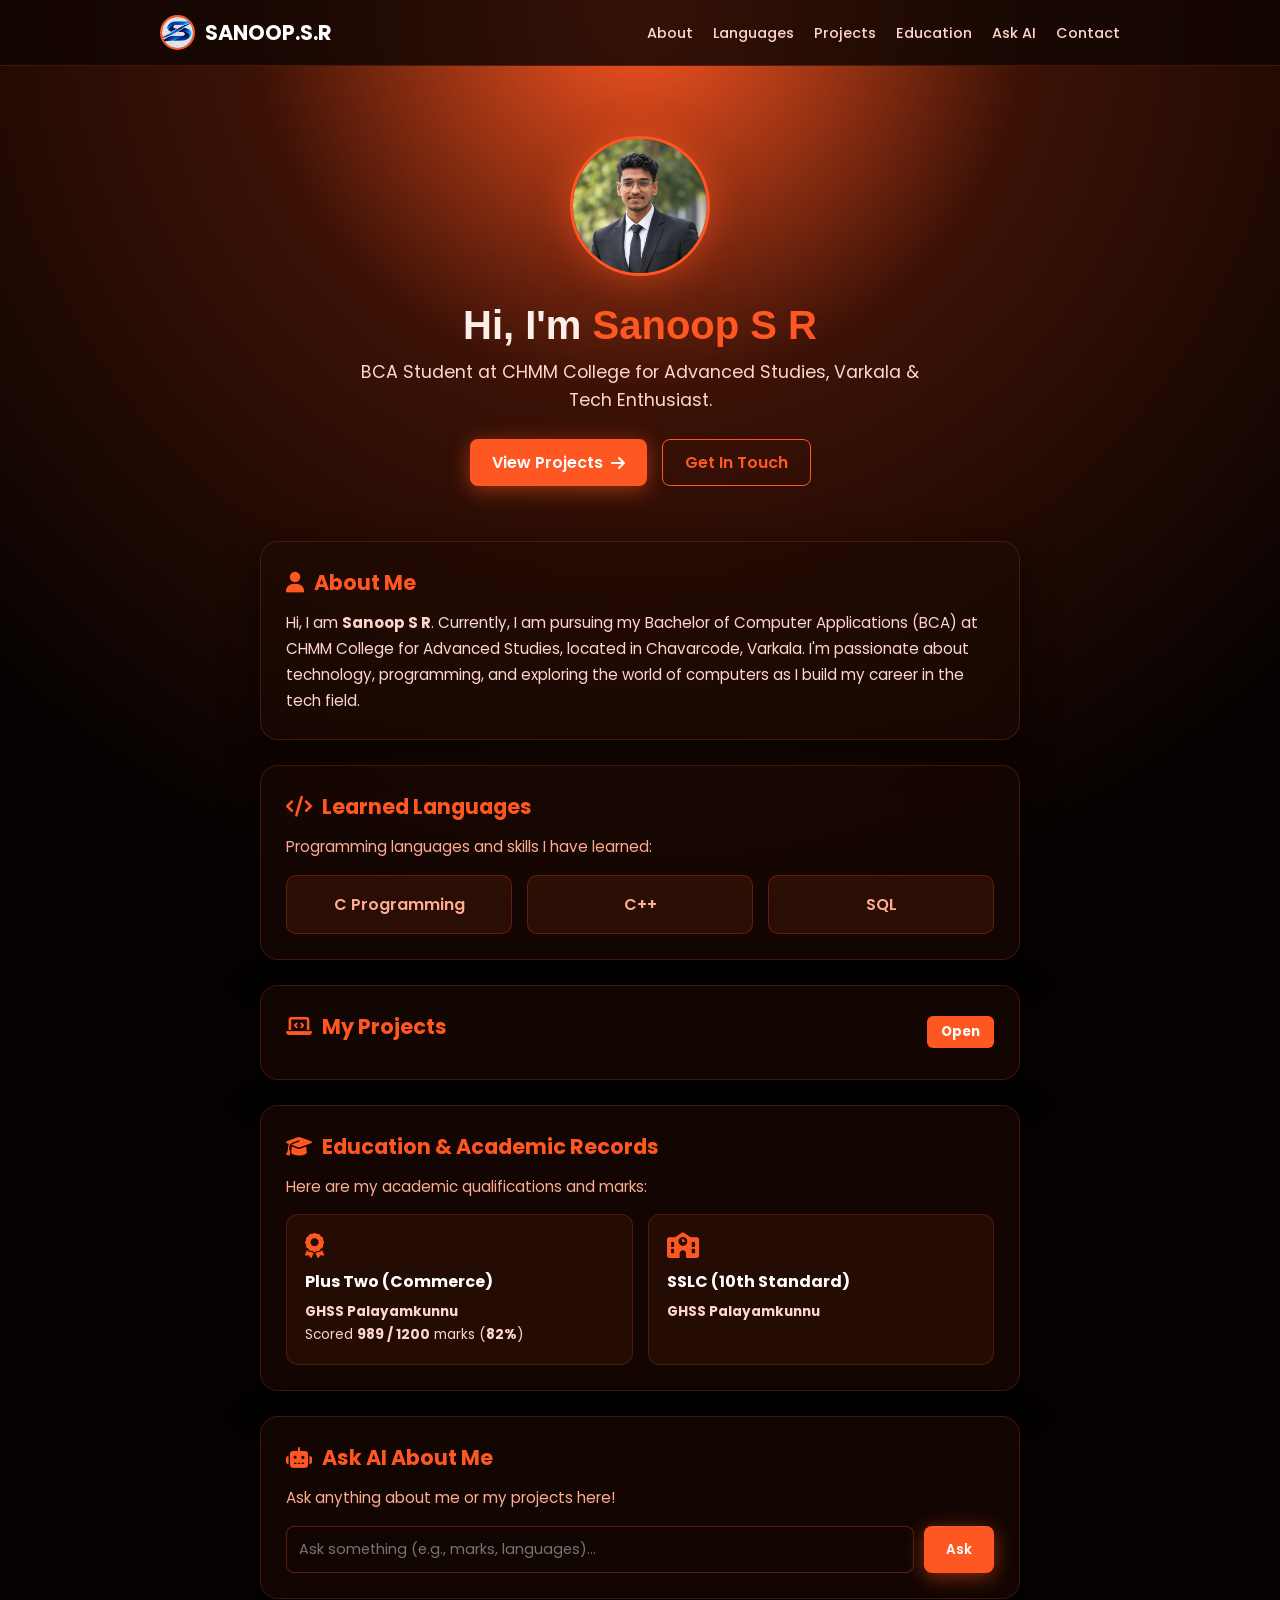
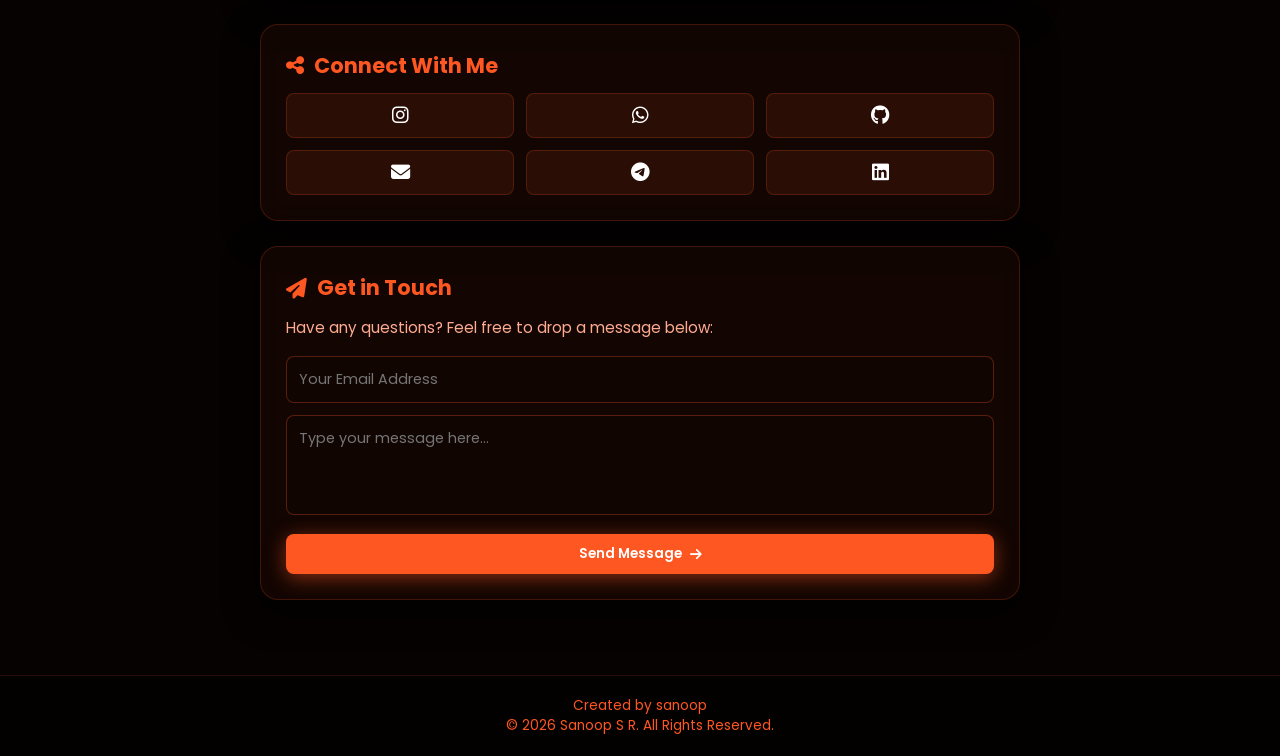
==== commit 2bdc7120: "Update index.html" ====
--- a/index.html
+++ b/index.html
@@ -18,7 +18,7 @@
         <div class="nav-container">
             <a href="#home" class="logo">
                 <img src="logo.png" alt="Logo" class="nav-logo-img">
-                SANOOP<span>.SR</span>
+                SANOOP.S.R
             </a>
             
             <ul class="nav-links" id="nav-links">
@@ -104,7 +104,7 @@
                 <div class="cert-card">
                     <i class="fa-solid fa-school cert-icon"></i>
                     <h3>SSLC (10th Standard)</h3>
-                    <p><b>GHSS Palayamkunnu</b><br>Completed with <b>72%</b> marks.</p>
+                    <p><b>GHSS Palayamkunnu</b></p>
                 </div>
             </div>
         </section>
@@ -157,6 +157,7 @@
 
     <!-- Footer Section -->
     <footer>
+<p><center>Created by sanoop</center></p>
         <p>&copy; 2026 Sanoop S R. All Rights Reserved.</p>
     </footer>
 
--- a/sanop.css
+++ b/sanop.css
@@ -84,24 +84,17 @@
 
 /* Hero Section */
 .hero {
-    padding: 80px 20px 60px;
+    padding: 70px 20px 45px;
     text-align: center;
 }
 
-.hero-subtitle {
-    font-size: 1.1rem;
-    color: #ffab91;
-    margin-bottom: 8px;
-    font-weight: 500;
-}
-
 .profile-img-container {
-    margin-bottom: 25px;
+    margin-bottom: 20px;
 }
 
 .profile-img {
-    width: 150px;
-    height: 150px;
+    width: 140px;
+    height: 140px;
     border-radius: 50%;
     object-fit: cover;
     border: 3px solid #ff5722;
@@ -115,10 +108,9 @@
 }
 
 .hero h1 {
-    font-size: 3rem;
+    font-size: 2.5rem;
     font-weight: 800;
-    margin-bottom: 12px;
-    letter-spacing: -1px;
+    margin-bottom: 10px;
 }
 
 .highlight {
@@ -126,44 +118,11 @@
 }
 
 .hero-desc {
-    font-size: 1.15rem;
+    font-size: 1.1rem;
     color: #ffd6cc;
     max-width: 600px;
-    margin: 0 auto 30px;
+    margin: 0 auto 20px;
     line-height: 1.6;
-}
-
-/* Hero Stats Grid (#01, #02 etc.) */
-.hero-stats {
-    display: grid;
-    grid-template-columns: repeat(auto-fit, minmax(180px, 1fr));
-    gap: 15px;
-    max-width: 800px;
-    margin: 40px auto 0;
-    padding: 0 20px;
-}
-
-.stat-item {
-    background: rgba(255, 87, 34, 0.08);
-    border: 1px solid rgba(255, 87, 34, 0.2);
-    padding: 15px;
-    border-radius: 12px;
-    text-align: left;
-    backdrop-filter: blur(8px);
-}
-
-.stat-num {
-    display: block;
-    font-size: 1.1rem;
-    font-weight: 700;
-    color: #ff5722;
-    margin-bottom: 5px;
-}
-
-.stat-label {
-    font-size: 0.9rem;
-    color: #fceee9;
-    font-weight: 500;
 }
 
 .hero-btns {
@@ -172,11 +131,11 @@
     gap: 15px;
 }
 
-/* Main Container & Lengthy Cards */
+/* Main Container & Cards */
 .container {
     max-width: 800px;
     margin: 0 auto;
-    padding: 20px 20px 60px;
+    padding: 10px 20px 50px;
 }
 
 .card {
@@ -184,8 +143,8 @@
     border: 1px solid rgba(255, 87, 34, 0.2);
     backdrop-filter: blur(12px);
     border-radius: 18px;
-    padding: 30px;
-    margin-bottom: 30px;
+    padding: 25px;
+    margin-bottom: 25px;
     box-shadow: 0 12px 35px rgba(0, 0, 0, 0.6);
     transition: transform 0.3s ease, box-shadow 0.3s ease, border-color 0.3s ease;
 }
@@ -209,19 +168,12 @@
 }
 
 .card h2 {
-    font-size: 1.4rem;
+    font-size: 1.3rem;
     color: #ff5722;
     margin-bottom: 12px;
     display: flex;
     align-items: center;
     gap: 10px;
-}
-
-.section-lead {
-    font-size: 1.05rem;
-    font-weight: 600;
-    color: #ffffff;
-    margin-bottom: 12px;
 }
 
 .card p {
@@ -233,12 +185,12 @@
 .subtitle {
     font-size: 0.85rem;
     color: #ffab91 !important;
-    margin-bottom: 18px;
+    margin-bottom: 15px;
 }
 
 /* Buttons */
 .btn {
-    padding: 12px 24px;
+    padding: 10px 22px;
     border-radius: 8px;
     font-weight: 600;
     text-decoration: none;
@@ -303,7 +255,7 @@
 .skill-card {
     background: rgba(255, 87, 34, 0.1);
     border: 1px solid rgba(255, 87, 34, 0.25);
-    padding: 18px;
+    padding: 16px;
     border-radius: 10px;
     text-align: center;
     font-weight: 600;
@@ -350,7 +302,7 @@
 /* Education Cards */
 .achievements-grid {
     display: grid;
-    grid-template-columns: repeat(auto-fit, minmax(240px, 1fr));
+    grid-template-columns: repeat(auto-fit, minmax(220px, 1fr));
     gap: 15px;
     margin-top: 15px;
 }
@@ -358,7 +310,7 @@
 .cert-card {
     background: rgba(255, 87, 34, 0.08);
     border: 1px solid rgba(255, 87, 34, 0.2);
-    padding: 20px;
+    padding: 18px;
     border-radius: 12px;
     transition: all 0.3s ease;
 }
@@ -395,7 +347,7 @@
 
 .input-group input, .form-group input, .form-group textarea {
     width: 100%;
-    padding: 14px;
+    padding: 12px;
     background: rgba(18, 6, 3, 0.8);
     border: 1px solid rgba(255, 87, 34, 0.3);
     border-radius: 8px;
@@ -405,11 +357,11 @@
 }
 
 .form-group {
-    margin-bottom: 15px;
+    margin-bottom: 12px;
 }
 
 .form-group textarea {
-    height: 110px;
+    height: 100px;
     resize: none;
 }
 
@@ -421,7 +373,7 @@
 
 .response-box {
     margin-top: 15px;
-    padding: 14px;
+    padding: 12px;
     background: rgba(18, 6, 3, 0.95);
     border-radius: 8px;
     font-size: 0.9rem;
@@ -447,7 +399,7 @@
     display: flex;
     justify-content: center;
     align-items: center;
-    padding: 14px;
+    padding: 12px;
     background: rgba(255, 87, 34, 0.1);
     border: 1px solid rgba(255, 87, 34, 0.2);
     border-radius: 8px;
@@ -467,7 +419,7 @@
 /* Footer */
 footer {
     text-align: center;
-    padding: 25px;
+    padding: 20px;
     background: #030100;
     border-top: 1px solid rgba(255, 87, 34, 0.15);
     color: #ff5722;
@@ -504,5 +456,5 @@
         pointer-events: auto;
     }
 
-    .hero h1 { font-size: 2.2rem; }
-}
+    .hero h1 { font-size: 2rem; }
+}
